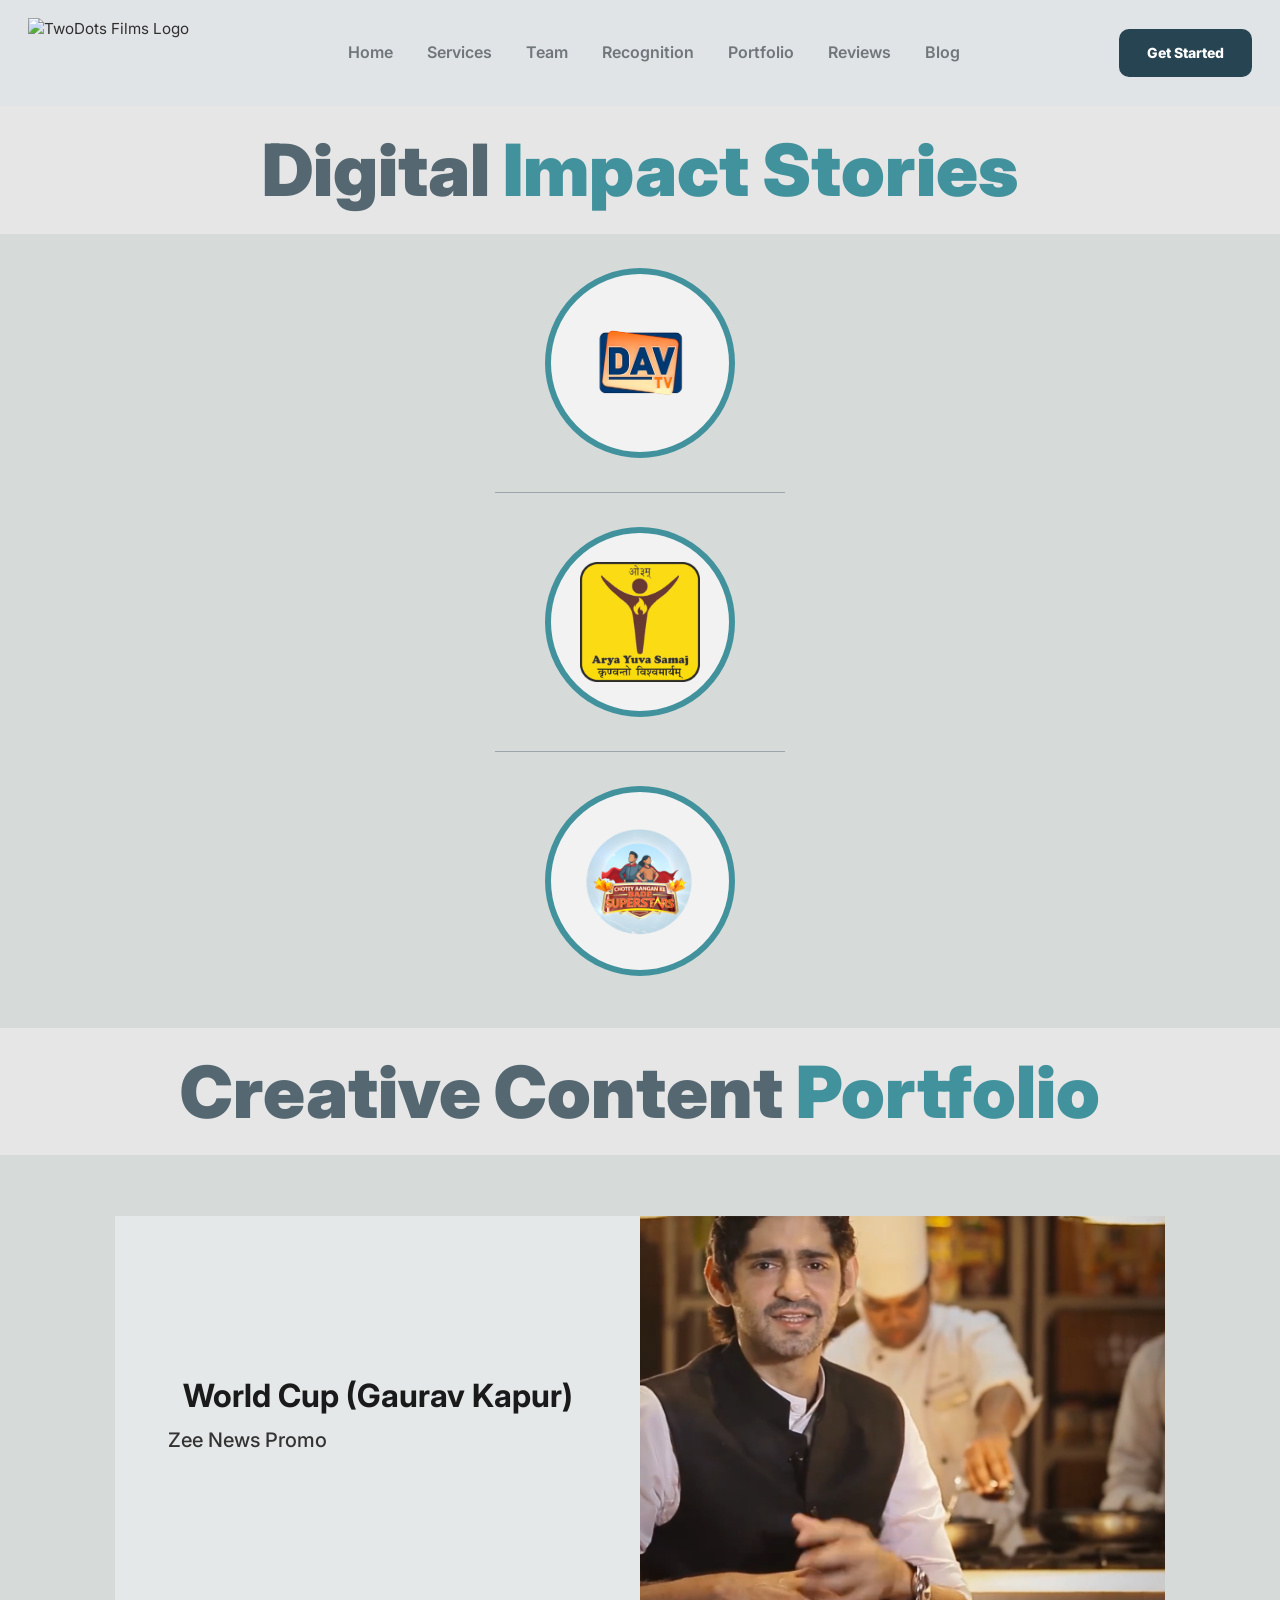
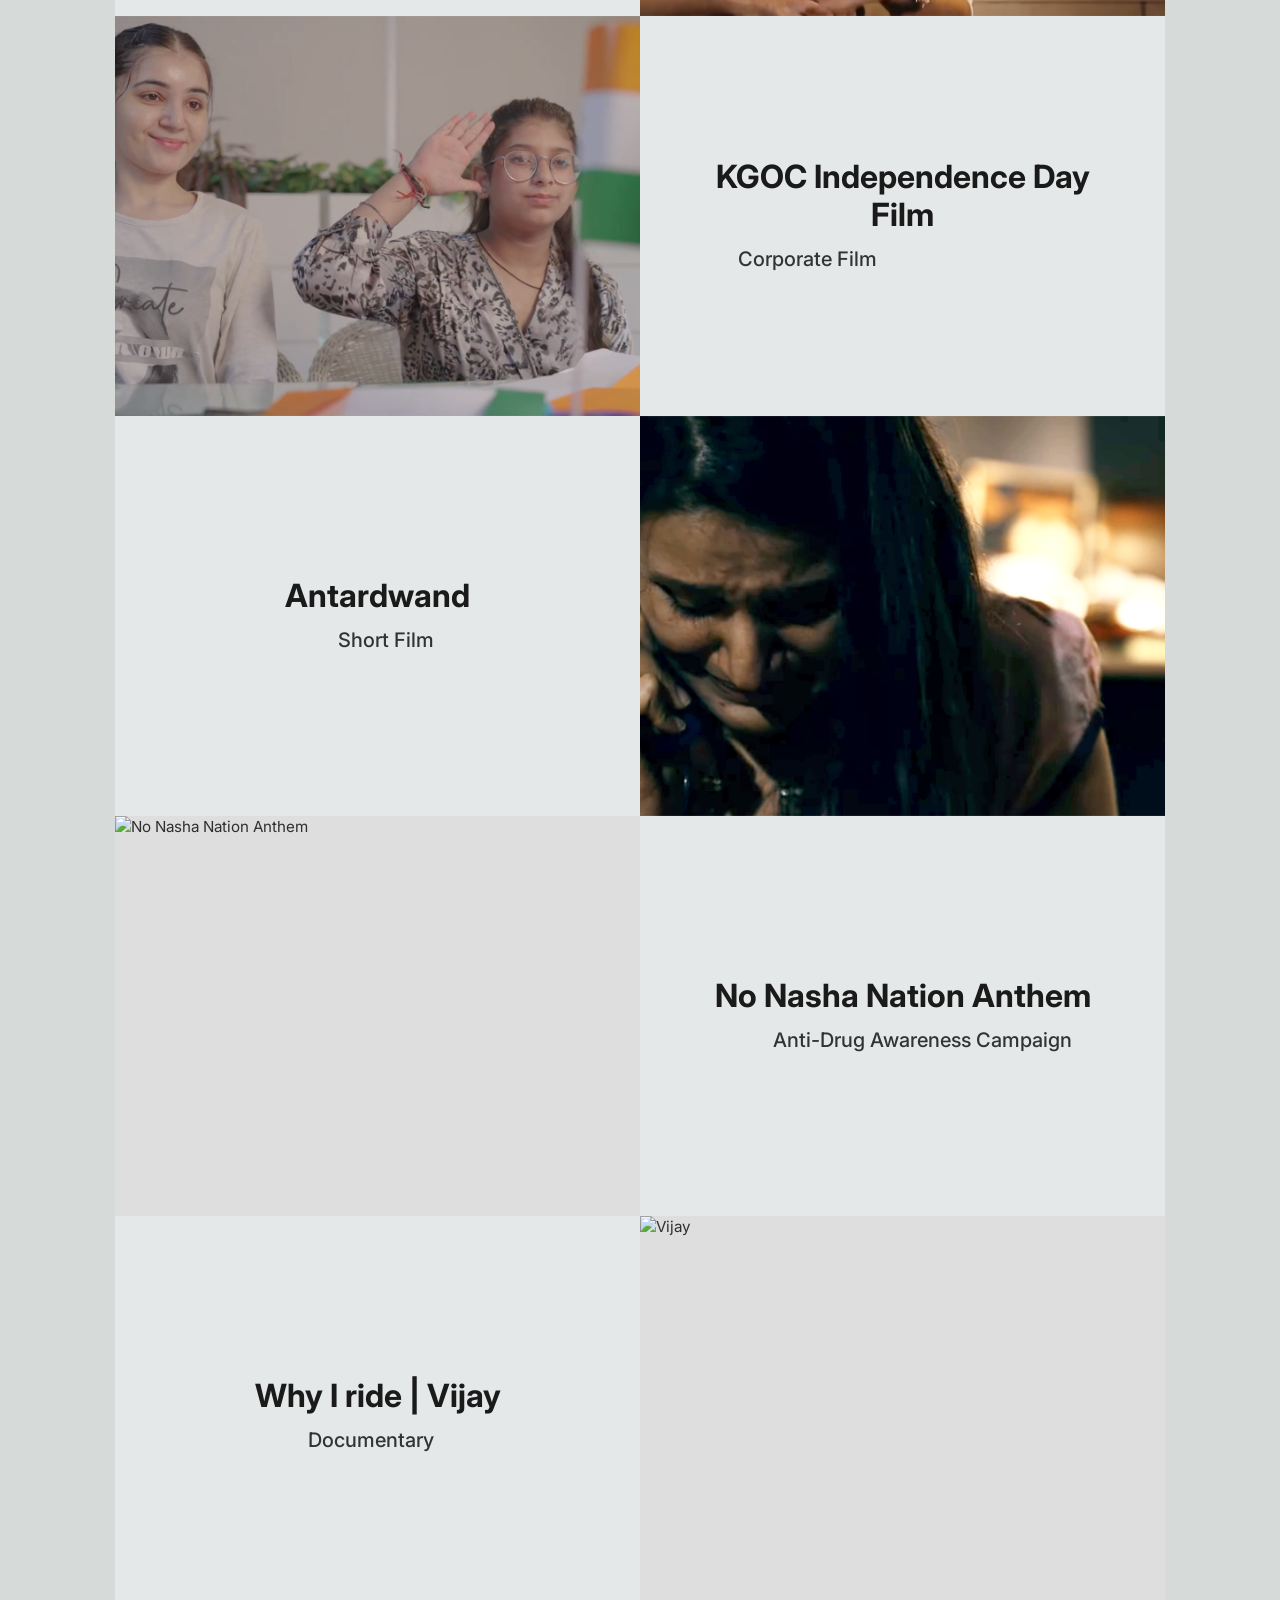
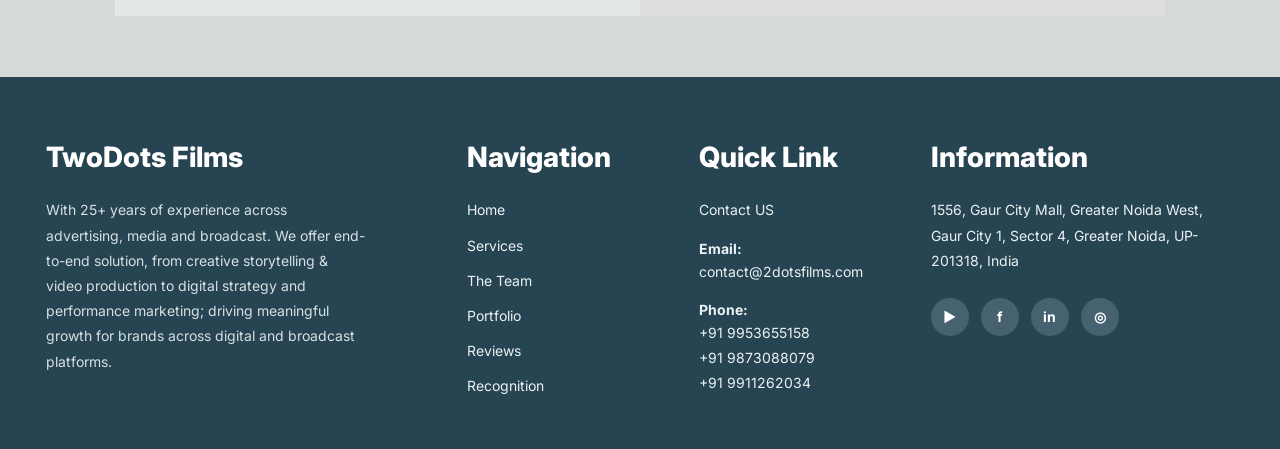
==== blog.html @ 3ef10ae7 "first commit" ====
<!DOCTYPE html>
<html lang="en">
<head>
  <meta charset="UTF-8" />
  <meta name="viewport" content="width=device-width, initial-scale=1.0" />
  <title>TwoDots Films - Reconstructed Layout</title>
  <link rel="preconnect" href="https://fonts.googleapis.com">
  <link rel="preconnect" href="https://fonts.gstatic.com" crossorigin>
  <link href="https://fonts.googleapis.com/css2?family=Inter:wght@400;500;600;700;800;900&display=swap" rel="stylesheet">
  <link href="style.css" rel="stylesheet">
  <style>
    
        /* Grid Container */
        .reel-grid {
            display: grid;
            grid-template-columns: 1fr 1fr; /* 2 Columns */
            width: 100%;
            max-width: 1050px;
            margin: 0 auto;
            margin-bottom:4rem;
            margin-top:4rem;
        }

        /* Box Styling */
        .reel-box {
            height: 400px;
            display: flex;
            flex-direction: column;
            justify-content: center;
            padding: 0 10%;
            overflow: hidden;
        }

        .text-box {
            background-color: #e5e8e8; /* Light gray background */
        }

        .image-box {
            padding: 0; /* Remove padding for images */
        }

        .image-box img {
            width: 100%;
            height: 100%;
            object-fit: cover;
            display: block;
        }

        /* Typography */
        .reel-box h3 {
            font-size: 32px;
            margin: 0;
            color: #1a1a1a;
            line-height: 1.2;
            text-align: center;
        }

        .reel-box p {
            font-size: 20px;
            margin: 10px 0 0; /* Margin-left: 70px ko hata diya gaya hai */
             color: #333;
                font-weight: 500;
                 
        }

        /* --- Media Query for Mobile --- */
        @media (max-width: 768px) {
            .reel-header h2 {
                font-size: 32px;
            }

            .reel-grid {
                grid-template-columns: 1fr; /* Single Column */
            }

            .reel-box {
                height: 300px;
                padding: 40px 20px;
                text-align: center;
            }

            /* Mobile par order sahi karne ke liye (Optional) */
            .mobile-first {
                order: -1;
            }
        }





        /* --- Media Query for Mobile --- */
@media (max-width: 768px) {
    .reel-grid {
        display: flex; /* Grid ko Flex mein badla */
        flex-direction: column; /* Sab kuch ek ke niche ek */
        gap: 0; 
    }

    .reel-box {
        height: auto; /* Content ke hisaab se height */
        padding: 50px 20px;
        text-align: center;
    }

    /* Magic Logic: Sabhi Text boxes ko order 1 aur Images ko order 2 */
    /* Isse har pair mein Text automatic Image ke upar aa jayega */
    .text-box {
        order: 1; 
    }
    
    .image-box {
        order: 2;
        height: 300px; /* Mobile par image ki height set ki */
    }

    /* Har pair (Text + Image) ko ek group ki tarah treat karne ke liye 
       hum order property ko pairs mein manage karenge */
    .reel-grid div:nth-child(1) { order: 1; } /* Text 1 */
    .reel-grid div:nth-child(2) { order: 2; } /* Image 1 */
    .reel-grid div:nth-child(3) { order: 4; } /* Image 2 (Desktop par pehle thi, mobile par niche jayegi) */
    .reel-grid div:nth-child(4) { order: 3; } /* Text 2 (Desktop par baad mein thi, mobile par upar aayegi) */
    .reel-grid div:nth-child(5) { order: 5; } /* Text 3 */
    .reel-grid div:nth-child(6) { order: 6; } /* Image 3 */
    .reel-grid div:nth-child(7) { order: 8; } /* Image 4 */
    .reel-grid div:nth-child(8) { order: 7; } /* Text 4 */
    .reel-grid div:nth-child(9) { order: 9; } /* Text 5 */
    .reel-grid div:nth-child(10) { order: 10; } /* Image 5 */
}
  </style>
  
</head>
<body>
   
     <header class="topbar">
    <div class="logo">
        <a href="index.html">
            <img src="images/logo-animation.gif" alt="TwoDots Films Logo" class="logo-gif">
        </a>
    </div>

    <div class="menu-toggle" id="mobile-menu">
        <span></span>
        <span></span>
        <span></span>
    </div>

    <nav class="nav" id="nav-menu">
        <a href="index.html">Home</a>
        <a href="services.html">Services</a>
        <a href="team.html">Team</a>
        <a href="reco.html">Recognition</a>
        <a href="Blog.html">Portfolio</a>
        <a href="review.html">Reviews</a>
        
        <a href="Blog.html">Blog</a>
        <a href="#contact" class="btn mobile-btn">Get Started</a>
    </nav>

    <a href="#contact" class="btn desktop-btn">Get Started</a>
</header>


     

    <section class="page-section">
      <div class="section-banner"><h2 class="section-title">Digital <span class="accent">Impact Stories</span></h2></div>
      <div class="impact-wrap">
        <div class="impact-list">
          <div class="impact-item"><div class="circle"><img src="images\Digital_Impact_Stories\DAV TV_LOGO_Alfa_Low.png" alt="DAV TV"></div></div>
          <div class="impact-divider"></div>
          <div class="impact-item"><div class="circle"><img src="images\Digital_Impact_Stories\Arya Yuva Samaj_Logo.png" alt="Arya Yuva Samaj"></div></div>
          <div class="impact-divider"></div>
          <div class="impact-item"><div class="circle"><img src="images\Digital_Impact_Stories\CAKBS_Logo Circle.png" alt="Superstars" style="width:99rem; height:99rem; max-width:none;"></div></div>
        </div>
      </div>

      <div class="section-banner"><h2 class="section-title">Creative Content <span class="accent">Portfolio</span></h2></div>
      
    </section>

   

     <div class="reel-grid">
        
        <div class="reel-box text-box">
            <h3>World Cup (Gaurav Kapur)</h3>
            <p>Zee News Promo</p>
        </div>
        <div class="reel-box image-box">
            <img src="images\Creative Content Portfolio\World Cup.png" alt="World Cup (Gaurav Kapur)">
        </div>

        <div class="reel-box image-box">
            <img src="images\Creative Content Portfolio\KGOC.png" alt="KGOC Independence Day Film">
        </div>
        <div class="reel-box text-box">
            <h3>KGOC Independence Day Film</h3>
            <p>&nbsp;&nbsp;&nbsp;&nbsp;&nbsp;&nbsp;&nbsp;&nbsp;&nbsp;Corporate Film </p>
        </div>
         <div class="reel-box text-box">
            <h3>Antardwand</h3>
            <p>&nbsp;&nbsp;&nbsp;&nbsp;&nbsp;&nbsp;&nbsp;&nbsp;&nbsp;&nbsp;&nbsp;&nbsp;&nbsp;&nbsp;&nbsp;&nbsp;&nbsp;&nbsp;&nbsp;&nbsp;&nbsp;&nbsp;&nbsp;&nbsp;&nbsp;&nbsp;&nbsp;&nbsp;&nbsp;&nbsp;&nbsp;&nbsp;&nbsp;&nbsp;Short Film</p>
        </div>
        <div class="reel-box image-box">
            <img src="images\Creative Content Portfolio\Antardwand.png" alt="Antardwand">
        </div>

        <div class="reel-box image-box">
            <img src="images\Creative Content Portfolio\No Nasha Nation.png" alt="No Nasha Nation Anthem">
        </div>
        <div class="reel-box text-box">
            <h3>No Nasha Nation Anthem</h3>
            <p>&nbsp;&nbsp;&nbsp;&nbsp;&nbsp;&nbsp;&nbsp;&nbsp;&nbsp;&nbsp;&nbsp;&nbsp;&nbsp;&nbsp;&nbsp;&nbsp;Anti-Drug Awareness Campaign</p>
        </div>

         <div class="reel-box text-box">
            <h3>Why I ride | Vijay</h3>
            <p>&nbsp;&nbsp;&nbsp;&nbsp;&nbsp;&nbsp;&nbsp;&nbsp;&nbsp;&nbsp;&nbsp;&nbsp;&nbsp;&nbsp;&nbsp;&nbsp;&nbsp;&nbsp;&nbsp;&nbsp;&nbsp;&nbsp;&nbsp;&nbsp;&nbsp;&nbsp;&nbsp;&nbsp;Documentary</p>
        </div>
        <div class="reel-box image-box">
            <img src="images\Creative Content Portfolio\Vijay.png" alt=" Vijay">
        </div>

    </div>
    



  <footer class="footer">
  <div class="footer-grid">
    <div class="footer-col">
      <h4>TwoDots Films</h4>
      <p class="brand-desc">
        With 25+ years of experience across advertising, media and broadcast.
        We offer end-to-end solution, from creative storytelling & video production to digital strategy
        and performance marketing; driving meaningful growth for brands across digital and broadcast platforms.
      </p>
    </div>

    <div class="footer-col">
      <h4>Navigation</h4>
      <ul class="footer-links">
        <li><a href="index.html">Home</a></li>
        <li><a href="services.html">Services</a></li>
        <li><a href="team.html">The Team</a></li>
        <li> <a href="Blog.html">Portfolio</a></li>
        <li><a href="review.html">Reviews</a></li>
        <li><a href="reco.html">Recognition</a></li>
      </ul>
    </div>

    <div class="footer-col">
      <h4>Quick Link</h4>
      <ul class="footer-links">
        <li><a href="reco.html#contact-section">Contact US</a></li>
        <div class="contact-info">
        <p><strong>Email:</strong></p>
        <p><a href="mailto:contact@2dotsfilms.com"  class="contact-info">contact@2dotsfilms.com</a></p>
         
      </div>
            <div class="contact-info">
        <p><strong>Phone:</strong></p>
        <p><a href="tel:+919953655158" class="contact-info">+91 9953655158</a></p>
        <p><a href="tel:+919873088079"  class="contact-info">+91 9873088079</a></p>
        <p><a href="tel:+919911262034"  class="contact-info">+91 9911262034</a></p>
      </div>
      </ul>
    </div>

    <div class="footer-col">
      <h4>Information</h4>
      <p>1556, Gaur City Mall, Greater Noida West, Gaur City 1, Sector 4, Greater Noida, UP-201318, India</p>
      
  
      

      <div class="socials">
        <a href="https://www.youtube.com/@studio17filmz-Twodotsfilms" class="social-icon">▶</a>
        <a href="https://www.facebook.com/2DotsFilms" class="social-icon">f</a>
        <a href="https://www.linkedin.com/company/twodots-films/posts/?feedView=all" class="social-icon">in</a>
        <a href="" class="social-icon">◎</a>
      </div>
    </div>
  </div>
</footer>







<script src="script.js"></script>
</body>
</html>
---- style.css ----
:root{
      --bg:#d6dbda;
      --panel:#dedede;
      --white:#ffffff;
      --dark:#264451;
      --heading:#556771;
      --accent:#42929D;
      --muted:#8a8f94;
      --line:#cfcfcf;
      --quote:#42929D;
      --card:#5b6b74;
    }

    *{box-sizing:border-box;margin:0;padding:0}
    html{scroll-behavior:smooth;
          font-size: 95%;
        }
    body{
      font-family:'Inter',sans-serif;
      background:var(--bg);
      color:#2f2f2f;
      line-height:1.45;
    }
 
 /* logo and nav */
 a{text-decoration:none;color:inherit}

    .topbar{
      background:#E1E4E6;
      display:flex;
      align-items:center;
      justify-content:space-between;
      padding:18px 28px;
      position:sticky;
      top:0;
      z-index:50;
    }

     /* logo */
     .logo-gif {
              height:70px;        
                  width: auto;        
                 display: block;
                 transition: transform 0.3s ease;
                 /* size:10px; */
                  /*  */
                 }

/* Hover effect (Optional) */
              .logo-gif:hover {
             transform: scale(1.05);
         }
         .logo img{
          height:70px;        
                  width: auto; 

         }
    

    .nav{
      display:flex;
      align-items:center;
      gap:34px;
      color:#70777b;
      font-size:16px;
      font-weight:600;
    }


    .btn{
      background:var(--dark);
      color:#fff;
      padding:14px 28px;
      border-radius:10px;
      font-weight:800;
      font-size:14px;
      display:inline-flex;
      align-items:center;
      justify-content:center;
      border:none;
      cursor:pointer;
    }

   

/* Desktop Buttons hide/show logic */
.mobile-btn { display: none; }

.menu-toggle {
    display: none; /* Desktop par chhupa rahega */
    flex-direction: column;
    gap:5px;
    cursor: pointer;
}

.menu-toggle span {
    width: 30px;
    height: 3px;
    background: var(--dark);
    border-radius: 10px;
}

/* --- Media Query for Mobile (768px) --- */
@media (max-width: 768px) {
    .topbar {
        padding: 10px 15px; /* Height kam karne ke liye padding ghatayi */
        display: flex;
        align-items: center;
        justify-content: space-between;
        min-height: 60px; /* Header ki height control karne ke liye */
    }

    /* 1. Menu Button (Left Side) */
    .menu-toggle {
        display: flex;
        order: 1; /* Sabse pehle dikhega */
    }

    /* 2. Logo (Center Side) */
    .logo {
        order: 2; /* Beech mein dikhega */
        flex-grow: 1;
        text-align: center;
    }

    .logo-gif {
        height: 55px; /* Logo ka size thoda chhota kiya mobile ke liye */
        margin: 0 auto;
    }

    /* 3. Get Started Button (Right Side) */
    .desktop-btn {
        display: inline-flex; /* Mobile par wapas dikhaya */
        order: 3; /* Sabse aakhri mein */
        padding: 8px 15px; /* Button chhota kiya */
        font-size: 12px;
        border-radius: 6px;
    }

    /* Menu Bar (Overlay) ki height aur width kam karne ke liye */
    .nav {
        position: fixed;
        top: 60px; /* Header ki nayi height ke hisaab se */
        left: -100%;
        width: 30%; /* Width kam karke 70% kar di */
        height: auto; /* Full height ki jagah auto */
        max-height: 400px; /* Height limit kar di */
        background: #E1E4E6;
        flex-direction: column;
        gap: 15px;
        padding: 20px;
        box-shadow: 2px 2px 10px rgba(0,0,0,0.1);
        border-bottom-right-radius: 15px;
        transition: 0.4s;
    }

    .nav.active {
        left: 0;
    }

    /* Mobile ke andar wala button hide rakhein kyunki ab header mein hi button hai */
    .mobile-btn {
        display: none;
    }
}

    
   

    .hero{
      position:relative;
      min-height:640px;
      overflow:hidden;
      background:#161616;
    }

    .hero img.bg{
      width:100%;
      height:640px;
      object-fit:cover;
      opacity:.92;
    }

    .hero-overlay{
      position:absolute;
      inset:0;
      background:linear-gradient(90deg,rgba(0,0,0,.48),rgba(0,0,0,.15) 45%,rgba(0,0,0,.45));
    }

    .hero-copy{
      position:absolute;
      left:24px;
      bottom:28px;
      color:#fff;
      max-width:720px;
      z-index:2;
    }

    .hero-copy h1{
        margin-left:0.7rem;
        margin-top:0.2rem;
      font-size:68px;
      line-height:.95;
      font-weight:900;
      /* margin-bottom:16px; */
      color:rgb(198, 198, 198);

    }

    .hero-copy h1 .accent,
    .title .accent,
    .section-title .accent,
    .newsletter-title .accent{
      color:var(--accent);
    }

    .hero-copy p{
      font-size:20px;
      line-height:1.6;
      max-width:1300px;
      margin-top:1.6rem;
      margin-left:-1rem;
      width:1001px;
    }

    .hero-right{
      position:absolute;
      right:29px;
      bottom:30px;
    color:rgb(198, 198, 198);
      font-size:70px;
      font-weight:800;
      margin-right:1rem;

      /* z-index:2; */
      /* text-align:right; */
    }

   /* corner mark */
 /* Pehle design ka container (Top-Left) */
        .teal-box-1 {
            position: absolute;
            top:-1rem;
            left:-1rem;
            width: 100px;
            height: 200px;
        }

        /* Dusre design ka container (Bottom-Right) */
        .teal-box-2 {
            position: absolute;
            bottom: 20px;
            right: 120px; /* Circle ki width adjust karne ke liye */
            width: 100px;
            height: 100px;
            margin-right:-9rem;
            margin-bottom:-2rem;
        }

        /* --- Common Styles for Shapes --- */

        /* Sidha L-Shape */
        .teal-box {
            position: absolute;
            width: 70px; 
            height: 70px;
            background-color: #2e838b;
            /* clip-path: polygon(0% 0%, 100% 0%, 100% 25%, 40% 25%, 40% 100%, 0% 100%); */
            clip-path: polygon(0% 0%, 100% 0%, 100% 30%, 30% 30%, 30% 100%, 0% 100%);
        }

        /* Sidha Circle */
        .bottom-circle {
            position: absolute;
            width: 25px;
            height: 25px;
            background-color: #4E5D61;
            border-radius: 50%;
            top: 75px; /* L-shape ke thik niche */
            left:-1px;
        }

        /* Ulta L-Shape */
        .teal-box-u {
            position: absolute;
            width:70px;
            height: 70px;
            background-color: #4E5D61;
            transform: rotate(180deg);
             clip-path: polygon(0% 0%, 100% 0%, 100% 30%, 30% 30%, 30% 100%, 0% 100%);
        }

        /* Ulta Circle (Jo ab upar dikhega) */
        .bottom-circle-u {
            position: absolute;
            right:30px; /* Inverted L ke corner se match karne ke liye */
            width: 25px;
            height: 25px;
           
             background-color: #2e838b;
            border-radius: 50%;
            top: -30px; /* L-shape ke upar positioning */
        }




        /* 2 section design */
 
        

        /* Pehle design ka container (Top-Left) */
        .teal-box-12 {
            position: absolute;
            top:19px;
            left:250px;
            width: 100px;
            height: 200px;
        }

        /* Dusre design ka container (Bottom-Right) */
        .teal-box-22 {
            position: absolute;
            bottom:15px;
            right:90px; /* Circle ki width adjust karne ke liye */
            width: 100px;
            height: 100px;
        }

        /* --- Common Styles for Shapes --- */

        /* Sidha L-Shape */
       .teal-box2 {
    position: absolute;
    /* Height aur Width ko image ke hisaab se 100px rakha hai */
    width: 100px; 
    height: 100px;
    background-color: #2e838b;
    /* Is clip-path se L-shape ki dono sides barabar moti (30%) dikhengi */
    clip-path: polygon(0% 0%, 100% 0%, 100% 30%, 30% 30%, 30% 100%, 0% 100%);
    top:-11px; 
    left:-4px; 
}

/* Sidha Circle */
.bottom-circle2 {
    position: absolute;
    /* Image mein circle L-shape ki dandi se thoda chhota hai */
    width: 30px; 
    height: 30px;
    background-color: #4E5D61;
    border-radius: 50%;
    /* Position ko L-shape ke vertical part ke niche set kiya gaya hai */
    top:95px; 
    left:-4px; 
  }

        /* Ulta L-Shape */
        .teal-box-u2 {
            position: absolute;
             right:155px;
            width: 100px; 
           height: 100px;
           bottom:20px;
             background-color: #4E5D61;
            transform: rotate(180deg);
           clip-path: polygon(0% 0%, 100% 0%, 100% 30%, 30% 30%, 30% 100%, 0% 100%);
        }

        /* Ulta Circle (Jo ab upar dikhega) */
        .bottom-circle-u2 {
            position: absolute;
            right:155px; /* Inverted L ke corner se match karne ke liye */
            width:30px;
            height:30px;
           
            background-color: #377378;
            border-radius: 50%;
            bottom:123px; /* L-shape ke upar positioning */
        }
    




/* logo design for  */
  /* Pehle design ka container (Top-Left) */
        .teal-box-123 {
            position: absolute;
            top: 20px;
            left: 20px;
            width: 100px;
            height: 200px;
        }

        /* Dusre design ka container (Bottom-Right) */
        .teal-box-223 {
            position: absolute;
            /* bottom: 20px; */
            left:119px; /* Circle ki width adjust karne ke liye */
            width: 100px;
            height: 100px;
            top:40px;
        }

        /* --- Common Styles for Shapes --- */

        /* Sidha L-Shape */
        .teal-box23 {
            position: absolute;
            width:20px;
            height:20px;
            background-color: #44767b;
            clip-path: polygon(0% 0%, 100% 0%, 100% 25%, 20% 25%, 20% 100%, 0% 100%);
        }

        /* Sidha Circle3 */
        .bottom-circle23 {
            position: absolute;
            width:8px;
            height:8px;
            background-color: #4E5D61;
            border-radius: 50%;
            top:22px; /* L-shape ke thik niche */
            margin-left:-2px;
        }

        /* Ulta L-Shape */
        .teal-box-u23 {
            position: absolute;
            width:20px;
            height:20px;
            background-color: #44767b;
            transform: rotate(180deg);
            clip-path: polygon(0% 0%, 100% 0%, 100% 25%, 20% 25%, 20% 100%, 0% 100%);
        }

        /* Ulta Circle (Jo ab upar dikhega) */
        .bottom-circle-u23 {
            position: absolute;
            left:13px; /* Inverted L ke corner se match karne ke liye */
            width:8px;
            height:8px;
            background-color: #4E5D61;
            border-radius: 50%;
            top: -10px; /* L-shape ke upar positioning */
        }








.service-btn1 {
    text-decoration: none;
    /* Anchor ko inline-block dene se ye content jitni jagah hi lega */
    display: inline-block; 
}

    .headline-block{
      padding:38px 20px 50px;
      text-align:center;
      background:#dfdfdf;
    }

    .headline-block h2{
      color:#4B9EA8;
      font-size:74px;
      font-weight:900;
      line-height:1.15;
      text-transform:uppercase;
      
      /* letter-spacing:-1px; */
    }
    .service-btn1 h2 {
    color: #4B9EA8;
    font-size: 74px;
    font-weight: 900;
    line-height: 1.15;
    text-transform: uppercase;
    margin: 0;

    /* Sabse zaroori: Isse h2 poori width nahi lega */
    display: inline-block; 
    
    /* Animation ko smooth (professional) banane ke liye transition yahan add karein */
    transition: transform 0.4s cubic-bezier(0.175, 0.885, 0.32, 1.275), 
                color 0.3s ease;
    
    cursor: pointer;
}

    /* Hover Effect */
/* .service-btn1:hover h2 {
    color: #0cc7cd; 
    transform: translateY(-3px);  
} */
.service-btn1:hover h2 {
    color: #0cc7cd; 
    transform: translateY(-8px) scale(1.02); /* Thoda stylish lift aur growth */
}
.service-btn1:active h2 {
    transform: translateY(-2px) scale(0.98);
}
    /* Mobile Devices ke liye Media Query (up to 767px) */
@media only screen and (max-width: 767px) {
    .headline-block {
        /* Mobile par padding thodi kam kar di taaki space bache */
        padding: 30px 15px 40px;
    }

    .headline-block h2 {
        /* Font size ko 74px se kam karke mobile ke hisaab se set kiya */
        font-size:20px; 
        
        /* Line height aur spacing ko tight rakha taaki laptop jaisa 'bold' look aaye */
        line-height: 1.2;
        letter-spacing: 0px;
        
        /* Ye ensure karega ki bada word screen se bahar na nikal jaye */
        word-wrap: break-word;
    }
}

    .section-banner{
      background:#e6e6e6;
      text-align:center;
      padding:26px 20px;
    }

    .section-title{
      font-size:72px;
      font-weight:900;
      color:var(--heading);
      line-height:1.05;
    }

/* Mobile screens ke liye adjustments */
@media only screen and (max-width: 767px) {
    .section-banner {
        /* Mobile par padding thodi kam taaki banner compact lage */
        padding: 20px 15px;
    }
    
    .section-title {
        /* 72px ko mobile ke liye 34px-38px ke beech rakhna best hai */
        font-size: 26px;
        
        /* Line height ko thoda adjust kiya taaki words ek dusre se chipke na */
        line-height: 1.2;
        
        /* Ensure karega ki heading center mein hi rahe */
        text-align: center;
    }
    .section-banner-p{
        font-size:10px;
    }
     

}

  /* clients */
  /* logo icon news */



    .clients{
      padding:42px 70px 70px;
      position:relative;
    }

    .client-grid{
      display:grid;
      grid-template-columns:repeat(7,1fr);
      gap:7px;
      max-width:1120px;
      margin:0 auto;
    }

    .client-card{
      /* background:#f5f5f5; */
      aspect-ratio:1/1.3;
      display:flex;
      align-items:center;
      justify-content:center;
      padding:-0.7px;
      /* border:0.1px solid #ececec; */
      overflow:hidden;
    }

    .client-card img{
        max-height:100%;
        /* width:110%; */
        object-fit:contain
    }
    .top-icon {
    position: absolute;
    /* Screenshot ke hisaab se icon ko top-left corner par set karne ke liye */
    top: 18px;         /* Isse icon border line ke upar aa jayega */
    left: 82px;        /* Isse icon corner ke thoda bahar/upar set hoga */
    z-index: 10;        /* Taaki ye border ke upar dikhe */
}

.top-icon img {
    /* Screenshot ke hisaab se width 60px se 80px ke beech honi chahiye */
    width: 75px;        
    height: auto;       /* Aspect ratio maintain rakhne ke liye */
    display: block;
    
    /* Agar image ke piche ki line chhupani hai toh background de sakte hain */
    /* background-color: #e0e6e6; Apne section ka background color yahan likhein */
    padding: 0 5px;
}


/* second icon */
  .down-icon {
    position: absolute;
    /* Screenshot ke hisaab se icon ko top-left corner par set karne ke liye */
    bottom: 46px;         /* Isse icon border line ke upar aa jayega */
    right: 80px;        /* Isse icon corner ke thoda bahar/upar set hoga */
    z-index: 10;        /* Taaki ye border ke upar dikhe */
}

.down-icon img {
    /* Screenshot ke hisaab se width 60px se 80px ke beech honi chahiye */
    width: 75px;        
    height: auto;       /* Aspect ratio maintain rakhne ke liye */
    display: block;
    
    /* Agar image ke piche ki line chhupani hai toh background de sakte hain */
    /* background-color: #e0e6e6; Apne section ka background color yahan likhein */
    padding: 0 5px;
}
/* --- MEDIA QUERIES --- */

/* 1. Tablets aur Chote Laptops (1024px tak) */
@media (max-width: 1024px) {
    .client-grid {
        grid-template-columns: repeat(5, 1fr); /* 7 columns se 5 columns */
        gap:6px;
    }
    
    .top-icon { left: 8%; }   /* Desktop ki badi pixel value ko kam kiya */
    .down-icon { left: 36.5%; }
}

/* 2. Standard Mobile Phones (768px tak) */
@media (max-width: 768px) {
    .clients {
        padding: 60px 20px;    /* Sides ki padding kam ki taaki grid ko jagah mile */
    }

    .client-grid {
         grid-template-columns: repeat(3, 1fr);  
        /* grid-template-columns: repeat(4, 1fr); */
        /* grid-template-columns: repeat(auto-fit, minmax(100px, 1fr)); */
        gap: 8px;
    }

    .client-card {
        padding: 1px;          /* Card ke andar ki jagah kam ki */
    }

    .client-card img {
        max-height: 200px;      /* Logo ka size chhota kiya */
    }

    /* Icons Adjustment for Mobile */
    .top-icon {
        top: 50px;
        left: 3.1px;            /* Corner ke paas set kiya */
    }

    .down-icon  img{
      position: absolute;
        bottom: 2px;
        right:-5.2rem;
                 /* Corner ke paas set kiya */
             /* z-index:0; */
    }

    .top-icon img, .down-icon img {
        width:40px;           /* Icon ka size 75px se 55px kiya */
    }
}

/* 3. Small Mobiles (480px tak) */
@media (max-width: 480px) {
    .client-grid {
        grid-template-columns: repeat(2, 1fr); /* Bahut chote phone par 2 columns */
    }
    
    /* Optional: Agar mobile par icons gande lag rahe hain toh unhe hide kar sakte hain */
    /* .top-icon, .down-icon { display: none; } */
}






 




    /* section testimonial-strip*/

.testimonial-wrapper {
    display: flex;
    flex-direction: column;
    align-items: center;
    padding: 50px 0; /* Padding adjust ki */
    background-color: #d6dbda;
    position: relative;
    overflow: hidden; /* Bahar wala content hide karne ke liye */
    width: 100%;
}



 
  
  .testimonial-grid {
    display: flex;
    transition: transform 0.5s ease-in-out;
    /* Gap ko positive rakhein taaki movement calculate ho sake */
    gap: 20px; 
    padding: 20px 0;
}




 
  
  .testimonial-card {
    display: flex;
    flex-direction: column;
    align-items: center;
    /* Formula: (100% / 3 cards) - gap adjust */
    flex: 0 0 calc(33.33% - 14px); 
    box-sizing: border-box;
}





/* Profile Photo Styling */
/* 
 */
 .profile-container {
    width: 180px; /* Size thoda set kiya */
    margin-bottom: 5px; /* Overlap effect ke liye negative margin bottom use karein */
    z-index: 2;
    position: relative;
}

.profile-img {
    width: 100%;
    height: auto;
}

/* Background Box Styling */
.testimonial-bg-box {
    background-image: url('images/What Our Cliets Say/Box.png'); 
    background-size: 100% 100%; /* Full box display */
    background-repeat: no-repeat;
    width: 90%; /* Card ki width ke hisab se automatic adjust hoga */
    padding: 60px 25px 30px; 
    box-sizing: border-box;
    display: flex;
    flex-direction: column;
    align-items: center;
    /* min-height: 10%; */
    height:150px;
}

.testimonial-text {
    color: #4f5a60;
    font-size: 14px;
    line-height: 1.3;
    text-align: left;
    margin-top:-50px;
}

.author-name {
    margin-top: 10px;
    color: #173847;
    font-weight: 800;
}

/* --- Mobile Responsive --- */
 




 /* Slider Controls (Arrows) */
       .slider-controls {
    position: absolute;
    top: 55%;
    width: 1400px;
    display: flex;
    justify-content: space-between;
    transform: translateY(-50%);
    z-index: 10;
    pointer-events: none;
}

        .arrow {
    color: rgb(21, 126, 158);
    border: none;
    cursor: pointer;
    font-size: 50px;
    background: transparent;
    pointer-events: auto;
    transition: 0.3s;
    padding: 0 10px;
}

        .arrow:hover { 
    color: #1cbfd2; 
    transform: scale(1.1);
}
    

          /* Grid Setup */
        /* .testimonial-grid-container {
            max-width: 1340px;
            overflow: hidden;
            width: 100%;
        } */

          .testimonial-grid-container {
    max-width: 1200px; /* Isse 3 cards ka view limit hoga */
    width: 90%;
    overflow: hidden; /* Double safety for cutting cards */
    margin: 0 auto;
}


/* --- Mobile & Tablet Responsive --- */

/* @media (max-width: 1024px) { */
    /* Tablet par 2 cards dikhane ke liye */
    /* .testimonial-card {
        flex: 0 0 calc(50% - 10px); 
    }
    .slider-controls {
        width: 100%;
        padding: 0 10px;
    }
} */

 @media (max-width: 1024px) {

 /* 1. Grid container ko properly center karein */
    .testimonial-grid-container {
        width: 90%; 
        overflow: hidden;
        padding: 0;
    }

    /* 2. Gap ko 0 karein, warna cards align nahi honge */
     

    /* 3. Card ko pure 100% par rakhein bina kisi margin ke */
    .testimonial-bg-box {
        width: 100%; /* Ab ye container ke andar fit rahega */
        height: auto;
        min-height: 150px;
        padding: 50px 20px 20px;
        /* font-size:23px; */
    }
    .testimonial-text {
    color: #4f5a60;
    font-size: 11px;
    line-height: 1.3;
    text-align: left;
    margin-top:-40px;
}

.author-name {
    /* margin-top: 10px; */
    color: #173847;
    /* font-weight: 800; */
}

    /* 4. Background box ki width adjust karein */
    

    /* 5. Arrows ko responsive banayein */
    .slider-controls {
        width: 100%;
        top: 30%;
        left: 0;
        padding: 0 5px;
    }
}

@media (max-width: 768px) {
    /* 1. Grid container ko properly center karein */
    .testimonial-grid-container {
        width: 100%; 
        overflow: hidden;
        padding: 0;
    }

    /* 2. Gap ko 0 karein, warna cards align nahi honge */
    .testimonial-grid {
        gap: 0; 
        display: flex;
        transition: transform 0.5s ease-in-out;
    }

    /* 3. Card ko pure 100% par rakhein bina kisi margin ke */
    .testimonial-card {
        flex: 0 0 100%;
        max-width: 100%;
        margin: 0;
        padding: 0 15px; /* Side spacing ke liye padding use karein */
        box-sizing: border-box;
    }

    /* 4. Background box ki width adjust karein */
    .testimonial-bg-box {
        width: 90%; /* Ab ye container ke andar fit rahega */
        height: auto;
        min-height: 150px;
        padding: 50px 20px 20px;
    }
      .testimonial-text {
    color: #4f5a60;
    font-size: 12px;
    line-height: 1.3;
    text-align: left;
    margin-top:-40px;
    /* margin-left:10px; */
}

.author-name {
    margin-top: 10px;
    color: #173847;
    /* font-weight: 800; */
}
    /* 5. Arrows ko responsive banayein */
    .slider-controls {
        width: 100%;
        top: 30%;
        left: 0;
        padding: 0 5px;
    }
}


  

    /* footer */

   /* footer */
.footer {
  background: var(--dark);
  color: #fff;
  padding: 60px 46px 40px; /* Padding thodi badhayi hai balance ke liye */
}

.footer-grid {
  display: grid;
  grid-template-columns: 2fr 1fr 1fr 1.6fr;
  gap: 42px;
  max-width: 1200px;
  margin: 0 auto;
}

.footer h4 {
  font-size: 28px; /* 33px thoda bada tha, 28px zyada professional hai */
  margin-bottom: 20px;
  font-weight: 800;
  color: #fff;
}

.footer p,
.footer a {
  color: #ebf2f5;
  font-size: 14px;
  line-height: 1.8;
  text-decoration: none;
  transition: color 0.3s ease;
}

/* Links list formatting */
.footer-links {
  list-style: none;
  padding: 0;
}

.footer-links li {
  margin-bottom: 10px;
}

.footer-links a:hover {
  color: var(--accent); /* Hover karne par color badlega */
}

.footer .brand-desc {
  max-width: 320px;
  opacity: 0.9;
}

.contact-info {
  margin-top: 15px;
}

.contact-info p {
  line-height: 1.5;
}

/* Social Icons Styles */
.socials {
  display: flex;
  gap: 12px;
  margin-top: 25px;
}

.social-icon {
  width: 38px;
  height: 38px;
  border-radius: 50%;
  background: #466270;
  display: inline-flex;
  align-items: center;
  justify-content: center;
  font-size: 14px;
  font-weight: 700;
  color: #fff !important;
  transition: background 0.3s ease, transform 0.3s ease;
}

.social-icon:hover {
  background: var(--accent);
  transform: translateY(-3px); /* Hover par halka upar uthega */
}

/* Mobile Responsive */
@media (max-width: 992px) {
  .footer-grid {
    grid-template-columns: 1fr 1fr; /* Tablet par 2 columns */
  }
}

@media (max-width: 600px) {
  .footer {
    padding: 40px 20px;
    text-align:center;
  }
    .socials{
     text-align:center;
     padding: 5px 70px;

  }
  .footer-grid {
    grid-template-columns: 1fr; /* Mobile par 1 column */
    gap: 30px;
  }
  .footer .brand-desc {
    max-width: 100%;
  }
}




/* team page */
 /* Avatar Container Stylings */
.avatar-ring {
    display: inline-block; /* Aligns with text below */
     
    /* 2. Positioning for text grouping */
    text-align: center;
    margin-bottom: 29px;
}

.avatar-ring img {
    width: 210px;
    height: 260px;
     
    display: block;
}






   

    .page-section{margin-top:0;}

 
 

    .reel-wrap{padding:40px 78px 58px}
    .reel-grid,
    .portfolio-grid,
    .success-grid{
      display:grid;
      grid-template-columns:1fr 1fr;
      background:#dedede;
      gap:0;
    }

    .split-card{
      min-height:280px;
      display:flex;
      align-items:center;
      justify-content:center;
      background:#dfdfdf
    }
    .split-card.text{padding:40px 50px;justify-content:flex-start;align-items:center}
    .split-card.text h3{font-size:32px;line-height:1.15;font-weight:900;color:#1f1f1f}
    .split-card.text p{font-size:18px;color:#222}
    .split-card img{
      width:100%;
      height:100%;
      object-fit:cover;
    }

    .impact-wrap{padding:34px 40px 52px}
    .impact-list{display:flex;flex-direction:column;gap:34px;align-items:center}
    .impact-item{width:240px;text-align:center}
    .impact-item .circle{width:190px;height:190px;margin:0 auto;border:6px solid var(--accent);border-radius:50%;background:#f2f2f2;padding:14px;display:flex;align-items:center;justify-content:center}
    .impact-item img{max-width:120px;max-height:120px;object-fit:contain}
    .impact-divider{width:290px;height:1px;background:#9ca5aa}

    .portfolio-wrap{padding:40px 78px 58px}
    .portfolio-grid .split-card{min-height:236px}

    .team-wrap{padding:42px 40px 60px;text-align:center}
    .team-intro{max-width:1120px;margin:16px auto 36px;font-size:20px;color:#2f2f2f;font-weight:500}
    .team-list{display:flex;flex-direction:column;gap:42px;align-items:center}
    .team-member{max-width:980px;text-align:center}
    .team-member .avatar-ring{width:215px;height:215px;border-width:7px}
    .team-member h3{font-size:24px;font-weight:800;color:var(--accent);margin-top:14px}
    .team-member .role{font-size:13px;color:#879196;margin-bottom:10px}
    .team-member p{font-size:14px;color:#8b8b8b;max-width:900px;margin:0 auto}

    .awards-wrap{
      padding:38px 60px 22px
    }
    .awards-grid{display:grid;grid-template-columns:repeat(2,1fr);gap:44px 46px;max-width:1080px;margin:0 auto}
    .award{
      text-align:center}



    .award .big-ring{width:370px;
      height:360px;
      /* border:10px solid var(--accent); */
      /* border-radius:50%; */
      padding:12px;
      /* background:#dde3e5; */
      /* position:relative; */
      margin:0 auto 18px
    }




    .award .big-ring::before,.award .big-ring::after{
      /* content:""; */
      position:absolute;
      /* top:50%; */
      /* width:16px; */
      /* height:16px; */
      /* border-radius:50%; */
      /* background:#6c7379; */
      transform:translateY(-50%)
    }



    .award .big-ring::before{left:-11px}
    .award .big-ring::after{right:-11px}
    .award .big-ring img{width:100%;height:100%;object-fit:cover;border-radius:50%}
    .award h3{
        font-size:21px;
        font-weight:800;
        color:#1f2529;
        margin-top:-20px;
    }

    .contact-lead{padding-bottom:20px}
    .contact-lead p{text-align:center;font-size:21px;color:#222;font-weight:500;padding:0 20px 18px}
    .contact-box{max-width:1120px;margin:34px auto 0;border:2px solid #8f979b;border-radius:28px;padding:46px}
    .form-grid{display:grid;gap:22px}
    .input, .textarea{
      width:100%;padding:18px 22px;border:2px solid #c5cbce;border-radius:34px;background:transparent;font-size:18px;outline:none;color:#222;
    }
    .textarea{min-height:220px;border-radius:28px;resize:vertical}
    .two-col{display:grid;grid-template-columns:1fr 1fr;gap:22px}
    .newsletter{display:grid;grid-template-columns:1.4fr 1fr;gap:24px;align-items:center;padding:60px 44px 24px}
    .newsletter-title{
        font-size:52px;
        line-height:1.02;
        font-weight:600;
        color:#54626C;
    }
    .newsletter-form{display:flex;gap:16px;align-items:center}
    .newsletter-form .input{padding:16px 20px;font-size:16px}

    .reviews-wrap{padding:32px 40px 50px}
    .reviews-wrap{
         /* display: grid; */
             
            width: 100%;
            max-width: 1330px;
            /* margin: 0 auto; */
            /* margin-bottom:4rem; */
            /* margin-top:4rem; */
            margin-left:7%;
              
    }
    .review-header{text-align:center;padding-top:18px}
    .review-header .section-title{display:inline-block;position:relative}
    .review-header .subline{
      display:block;
      background:#60717a;
      color:#fff;
      font-size:26px;
      letter-spacing:1px;
      padding:2px 16px;
      margin-top:6px;
      /* margin-left:30%; */
      width:584px;
      font-weight:600;
      text-align:center;

    }
    .review-box{background:#000;color:#fff;padding:26px 24px;margin-top:26px}
    .review-top-btn{background:#f4f4f4;color:#444;border:none;padding:12px 18px;border-radius:6px;font-size:14px;margin-bottom:22px}
    .review-summary{padding:10px 0 20px;border-top:1px solid #393939;border-bottom:1px solid #393939;color:#fff}
    .stars{color:#ffb037;font-size:22px;letter-spacing:1px}
    .review-item{padding:22px 0;border-bottom:1px solid #393939}
    .review-item:last-child{border-bottom:none}
    .review-meta{font-size:15px;margin-bottom:10px}
    .review-title{font-size:18px;color:#d7d7d7;margin-bottom:8px}
    .review-body{font-size:18px;line-height:1.7;max-width:1180px;margin-left:58px}
    .review-reply{font-size:17px;line-height:1.7;margin:26px 0 0 58px}

    .success-wrap{padding:24px 78px 62px}
    .success-intro{
       font-family: 'Segoe UI', Roboto, Helvetica, Arial, sans-serif; /* Clean Sans-serif font */
    font-size: 32px; /* Screenshot ke hisaab se perfect size */
    font-weight: 600; /* Semi-bold look */
    color: #001d2a; /* Deep dark blue/charcoal color jo image mein hai */
    text-align: center; /* Center alignment */
    padding: 20px;
     
    
    /* Letter spacing ko thoda kam kiya hai compact look ke liye */
    letter-spacing: -0.2px; 
    /* line-height: 1; */
    top:40px;

    }
    .success-grid .split-card{min-height:276px}
    .success-grid .text{justify-content:center}

    .muted{color:#717c82}
 


/* --- Mobile Responsive Media Query (Max 767px) --- */
@media only screen and (max-width: 767px) {
    
    /* 1. General Wrappers (Paddings kam ki gayi hain) */
    .reel-wrap, .portfolio-wrap, .success-wrap, .awards-wrap, .reviews-wrap, .impact-wrap, .team-wrap {
        padding: 30px 15px !important;
    }

    /* 2. Grids ko Single Column mein convert kiya (Reels, Portfolio, Success) */
    .reel-grid, .portfolio-grid, .success-grid {
        grid-template-columns: 1fr !important;
    }

    .split-card {
        min-height: auto !important;
        flex-direction: column;
    }

    .split-card.text {
        padding: 25px 20px !important;
        text-align: center;
        justify-content: center;
    }

    .split-card.text h3 {
        font-size: 24px !important;
    }

    /* 3. Impact Items & Team */
    .impact-list, .team-list {
        gap: 25px !important;
    }

    .impact-divider {
        width: 100% !important;
        max-width: 200px;
    }

    .team-member p {
        font-size: 14px;
        padding: 0 10px;
    }

    /* 4. Awards Grid (2 column se 1 column) */
    .awards-grid {
        grid-template-columns: 1fr !important;
        gap: 30px !important;
    }

    .award .big-ring {
        width: 260px !important; /* Mobile ke liye size chota kiya */
        height: 260px !important;
    }

    /* 5. Contact Form & Newsletter */
    .contact-box {
        padding: 25px 15px !important;
        margin: 20px 10px;
    }

    .two-col {
        grid-template-columns: 1fr !important; /* First Name/Last Name ek ke niche ek */
        gap: 15px;
    }

    .newsletter {
        grid-template-columns: 1fr !important;
        text-align: center;
        padding: 40px 20px !important;
    }

    .newsletter-title {
        font-size: 32px !important;
    }

    .newsletter-form {
        flex-direction: column;
        width: 100%;
    }

    /* 6. Reviews Section (Center alignment) */
    .review-header .subline {
        
       
        font-size: 18px !important;
    }

    .review-body, .review-reply {
        margin-left: 0 !important;
        padding: 10px;
        font-size: 16px !important;
    }
}
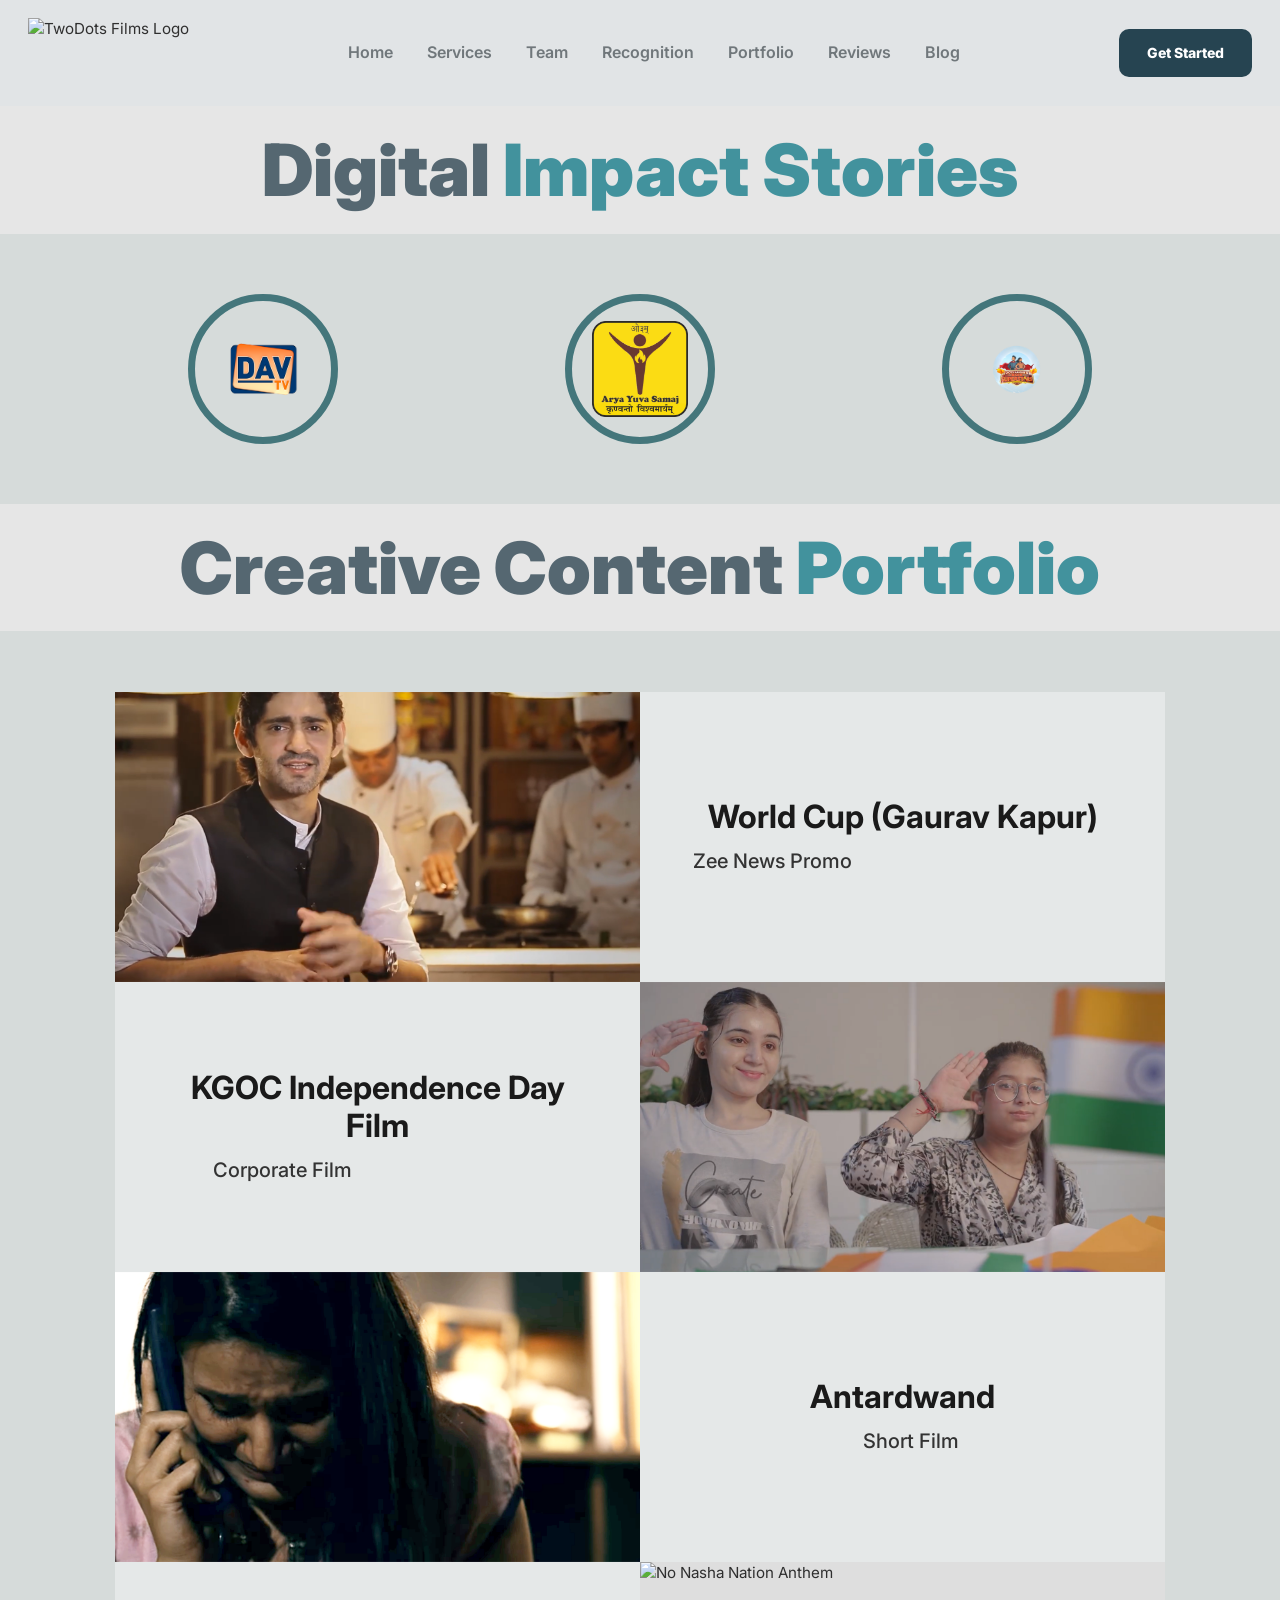
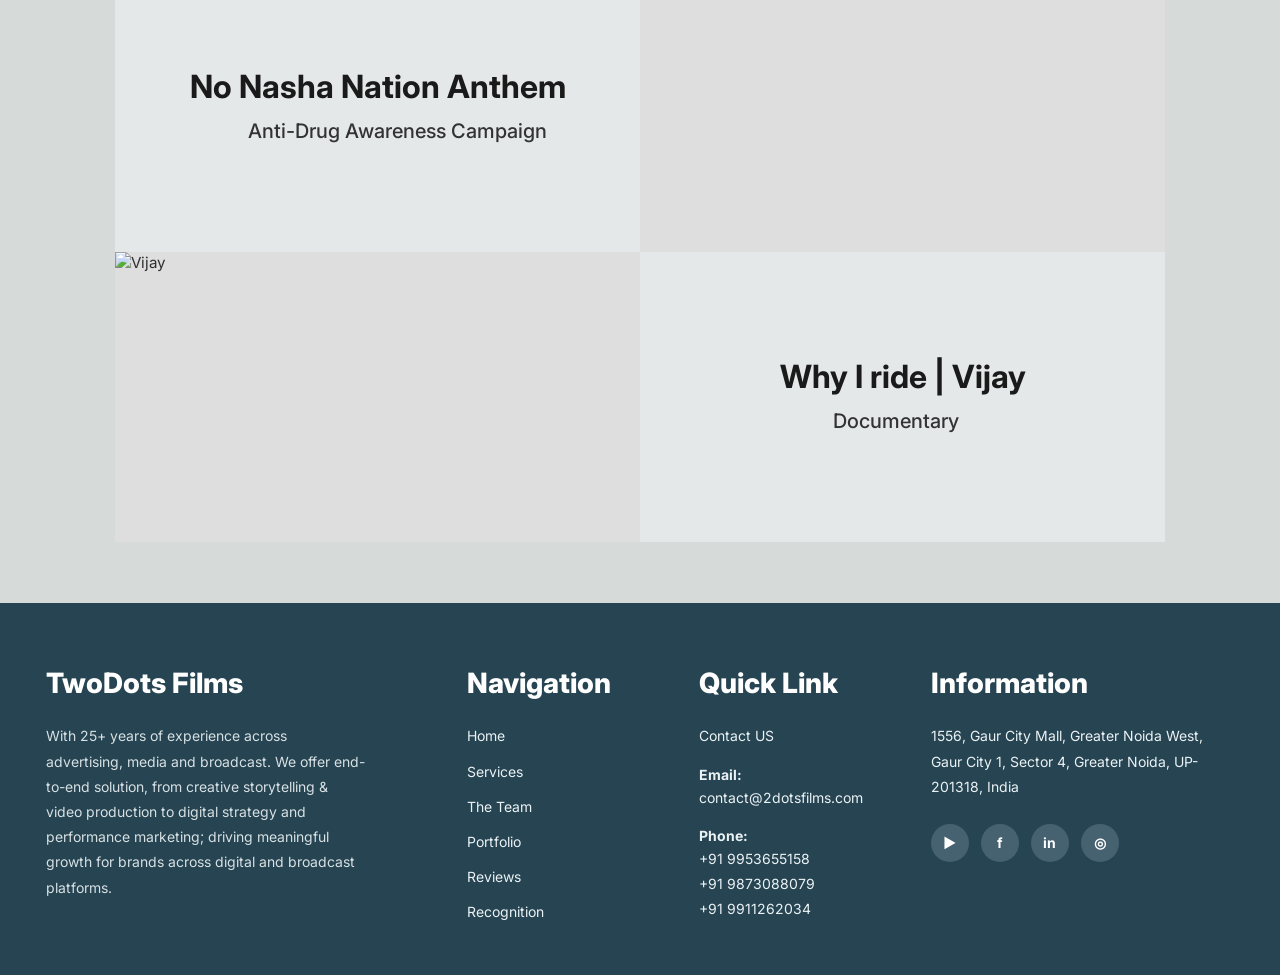
==== commit fed30d0c: "update website" ====
--- a/blog.html
+++ b/blog.html
@@ -6,9 +6,13 @@
   <title>TwoDots Films - Reconstructed Layout</title>
   <link rel="preconnect" href="https://fonts.googleapis.com">
   <link rel="preconnect" href="https://fonts.gstatic.com" crossorigin>
+  <link rel="stylesheet" href="https://cdn.jsdelivr.net/npm/swiper@11/swiper-bundle.min.css" />
   <link href="https://fonts.googleapis.com/css2?family=Inter:wght@400;500;600;700;800;900&display=swap" rel="stylesheet">
   <link href="style.css" rel="stylesheet">
   <style>
+       
+
+        
     
         /* Grid Container */
         .reel-grid {
@@ -23,7 +27,7 @@
 
         /* Box Styling */
         .reel-box {
-            height: 400px;
+            height: 290px;
             display: flex;
             flex-direction: column;
             justify-content: center;
@@ -127,8 +131,89 @@
     .reel-grid div:nth-child(9) { order: 9; } /* Text 5 */
     .reel-grid div:nth-child(10) { order: 10; } /* Image 5 */
 }
-  </style>
   
+     
+
+        /* Container styling */
+        .impact-container {
+            width:100%;
+            max-width: 1100px;
+            position: relative;
+            padding: 40px 0;
+            /* justify-content: center; */
+            /* In do lines se container center ho jayega */
+    margin-left: auto;
+    margin-right: auto;
+    
+    /* Optional: Agar aap display flex use karna chahte hain contents ke liye */
+    display: block;
+        }
+
+        /* Swiper wrapper sizing */
+        .swiper {
+            width: 100%;
+            padding: 20px 0;
+            justify-content: center;
+            
+        }
+
+        /* Individual Slide (Logo Circle) */
+        .impact-card {
+            display: flex;
+            flex-direction: column;
+            align-items: center;
+            justify-content: center;
+            transition: transform 0.3s ease;
+        }
+
+        .logo-ring {
+            width: 150px;
+            height: 150px;
+            border-radius: 50%;
+            border: 7px solid #44767b; /* Teal color like your screenshot */
+            display: flex;
+            justify-content: center;
+            align-items: center;
+            overflow: hidden;
+            
+            padding: 20px;
+             
+        }
+
+        .logo-ring img {
+            width: 100%;
+            height: 100%;
+            object-fit: contain;
+        }
+
+        /* Navigation Arrows */
+        .swiper-button-next, .swiper-button-prev {
+            color: #44767b;
+            transform: scale(0.7);
+            width:-102px;
+             
+        }
+
+        /* Responsive Settings */
+        @media (max-width: 768px) {
+             .impact-container {
+            width:300px;
+            
+            
+        }
+             
+            .logo-ring {
+                width: 120px;
+                height: 120px;
+                padding:15px;
+            }
+             .logo-ring img {
+            width: 100%;
+            height: 100%;
+             
+        }
+        }
+    </style>
 </head>
 <body>
    
@@ -165,15 +250,49 @@
 
     <section class="page-section">
       <div class="section-banner"><h2 class="section-title">Digital <span class="accent">Impact Stories</span></h2></div>
-      <div class="impact-wrap">
-        <div class="impact-list">
-          <div class="impact-item"><div class="circle"><img src="images\Digital_Impact_Stories\DAV TV_LOGO_Alfa_Low.png" alt="DAV TV"></div></div>
-          <div class="impact-divider"></div>
-          <div class="impact-item"><div class="circle"><img src="images\Digital_Impact_Stories\Arya Yuva Samaj_Logo.png" alt="Arya Yuva Samaj"></div></div>
-          <div class="impact-divider"></div>
-          <div class="impact-item"><div class="circle"><img src="images\Digital_Impact_Stories\CAKBS_Logo Circle.png" alt="Superstars" style="width:99rem; height:99rem; max-width:none;"></div></div>
-        </div>
-      </div>
+       <div class="impact-container">
+        <div class="swiper mySwiper">
+            <div class="swiper-wrapper">
+                
+                <div class="swiper-slide">
+                    <div class="impact-card">
+                        <div class="logo-ring">
+                            <img src="images/Digital_Impact_Stories/DAV TV_LOGO_Alfa_Low.png" alt="DAV TV">
+                        </div>
+                    </div>
+                </div>
+
+                <div class="swiper-slide">
+                    <div class="impact-card">
+                        <div class="logo-ring">
+                            <img src="images/Digital_Impact_Stories/Arya Yuva Samaj_Logo.png" alt="Arya Yuva Samaj">
+                        </div>
+                    </div>
+                </div>
+
+                <div class="swiper-slide">
+                    <div class="impact-card">
+                        <div class="logo-ring">
+                            <img src="images/Digital_Impact_Stories/CAKBS_Logo Circle.png" alt="Superstars">
+                        </div>
+                    </div>
+                </div>
+
+                <div class="swiper-slide">
+                    <div class="impact-card">
+                        <div class="logo-ring">
+                            <img src="images/Digital_Impact_Stories/DAV TV_LOGO_Alfa_Low.png" alt="DAV TV">
+                        </div>
+                    </div>
+                </div>
+
+            </div>
+            
+            <!-- <div class="swiper-button-next"></div>
+            <div class="swiper-button-prev"></div> -->
+        </div>
+    </div>
+
 
       <div class="section-banner"><h2 class="section-title">Creative Content <span class="accent">Portfolio</span></h2></div>
       
@@ -183,44 +302,48 @@
 
      <div class="reel-grid">
         
+        
+        <div class="reel-box image-box">
+            <img src="images\Creative Content Portfolio\World Cup.png" alt="World Cup (Gaurav Kapur)">
+        </div>
         <div class="reel-box text-box">
             <h3>World Cup (Gaurav Kapur)</h3>
             <p>Zee News Promo</p>
         </div>
-        <div class="reel-box image-box">
-            <img src="images\Creative Content Portfolio\World Cup.png" alt="World Cup (Gaurav Kapur)">
-        </div>
-
-        <div class="reel-box image-box">
-            <img src="images\Creative Content Portfolio\KGOC.png" alt="KGOC Independence Day Film">
-        </div>
+
+       
         <div class="reel-box text-box">
             <h3>KGOC Independence Day Film</h3>
             <p>&nbsp;&nbsp;&nbsp;&nbsp;&nbsp;&nbsp;&nbsp;&nbsp;&nbsp;Corporate Film </p>
         </div>
+         <div class="reel-box image-box">
+            <img src="images\Creative Content Portfolio\KGOC.png" alt="KGOC Independence Day Film">
+        </div>
+        
+        <div class="reel-box image-box">
+            <img src="images\Creative Content Portfolio\Antardwand.png" alt="Antardwand">
+        </div>
          <div class="reel-box text-box">
             <h3>Antardwand</h3>
             <p>&nbsp;&nbsp;&nbsp;&nbsp;&nbsp;&nbsp;&nbsp;&nbsp;&nbsp;&nbsp;&nbsp;&nbsp;&nbsp;&nbsp;&nbsp;&nbsp;&nbsp;&nbsp;&nbsp;&nbsp;&nbsp;&nbsp;&nbsp;&nbsp;&nbsp;&nbsp;&nbsp;&nbsp;&nbsp;&nbsp;&nbsp;&nbsp;&nbsp;&nbsp;Short Film</p>
         </div>
-        <div class="reel-box image-box">
-            <img src="images\Creative Content Portfolio\Antardwand.png" alt="Antardwand">
-        </div>
-
-        <div class="reel-box image-box">
-            <img src="images\Creative Content Portfolio\No Nasha Nation.png" alt="No Nasha Nation Anthem">
-        </div>
+
+      
         <div class="reel-box text-box">
             <h3>No Nasha Nation Anthem</h3>
             <p>&nbsp;&nbsp;&nbsp;&nbsp;&nbsp;&nbsp;&nbsp;&nbsp;&nbsp;&nbsp;&nbsp;&nbsp;&nbsp;&nbsp;&nbsp;&nbsp;Anti-Drug Awareness Campaign</p>
         </div>
-
+          <div class="reel-box image-box">
+            <img src="images\Creative Content Portfolio\No Nasha Nation.png" alt="No Nasha Nation Anthem">
+        </div>
+  <div class="reel-box image-box">
+            <img src="images\Creative Content Portfolio\Vijay.png" alt=" Vijay">
+        </div>
          <div class="reel-box text-box">
             <h3>Why I ride | Vijay</h3>
             <p>&nbsp;&nbsp;&nbsp;&nbsp;&nbsp;&nbsp;&nbsp;&nbsp;&nbsp;&nbsp;&nbsp;&nbsp;&nbsp;&nbsp;&nbsp;&nbsp;&nbsp;&nbsp;&nbsp;&nbsp;&nbsp;&nbsp;&nbsp;&nbsp;&nbsp;&nbsp;&nbsp;&nbsp;Documentary</p>
         </div>
-        <div class="reel-box image-box">
-            <img src="images\Creative Content Portfolio\Vijay.png" alt=" Vijay">
-        </div>
+      
 
     </div>
     
@@ -287,7 +410,34 @@
 
 
 
-
+ <script src="https://cdn.jsdelivr.net/npm/swiper@11/swiper-bundle.min.js"></script>
+
+    <script>
+        var swiper = new Swiper(".mySwiper", {
+            slidesPerView: 1, // Default for very small screens
+            spaceBetween: 30,
+            loop: true, // Infinite loop
+            autoplay: {
+                delay: 2500, // 2.5 seconds mein automatic move hoga
+                disableOnInteraction: false,
+                pauseOnMouseEnter: true,
+            },
+            navigation: {
+                nextEl: ".swiper-button-next",
+                prevEl: ".swiper-button-prev",
+            },
+            breakpoints: {
+                // Jab screen 768px se badi ho (Laptop)
+                768: {
+                    slidesPerView: 3, // 3 slides ek row mein
+                },
+                // Jab screen phone par ho
+                0: {
+                    slidesPerView: 2, // 2 slides ek row mein
+                }
+            },
+        });
+    </script>
 
 
 
--- a/style.css
+++ b/style.css
@@ -343,42 +343,8 @@
     left:-4px; 
 }
 
-/* Sidha Circle */
-.bottom-circle2 {
-    position: absolute;
-    /* Image mein circle L-shape ki dandi se thoda chhota hai */
-    width: 30px; 
-    height: 30px;
-    background-color: #4E5D61;
-    border-radius: 50%;
-    /* Position ko L-shape ke vertical part ke niche set kiya gaya hai */
-    top:95px; 
-    left:-4px; 
-  }
-
-        /* Ulta L-Shape */
-        .teal-box-u2 {
-            position: absolute;
-             right:155px;
-            width: 100px; 
-           height: 100px;
-           bottom:20px;
-             background-color: #4E5D61;
-            transform: rotate(180deg);
-           clip-path: polygon(0% 0%, 100% 0%, 100% 30%, 30% 30%, 30% 100%, 0% 100%);
-        }
-
-        /* Ulta Circle (Jo ab upar dikhega) */
-        .bottom-circle-u2 {
-            position: absolute;
-            right:155px; /* Inverted L ke corner se match karne ke liye */
-            width:30px;
-            height:30px;
-           
-            background-color: #377378;
-            border-radius: 50%;
-            bottom:123px; /* L-shape ke upar positioning */
-        }
+ 
+ 
     
 
 
@@ -491,6 +457,7 @@
                 color 0.3s ease;
     
     cursor: pointer;
+    will-change: transform;
 }
 
     /* Hover Effect */
@@ -500,10 +467,15 @@
 } */
 .service-btn1:hover h2 {
     color: #0cc7cd; 
-    transform: translateY(-8px) scale(1.02); /* Thoda stylish lift aur growth */
-}
+    /* Translate hata diya hai, sirf scale rakha hai zoom ke liye */
+    transform: scale(1.1); 
+    transition: transform 0.3s cubic-bezier(0.4, 0, 0.2, 1); /* Smooth movement ke liye */
+}
+
+/* --- Active Effect: Slight Shrink (Press feel) --- */
 .service-btn1:active h2 {
-    transform: translateY(-2px) scale(0.98);
+    transform: scale(0.95); /* Click karne par thoda andar dabega */
+    transition: transform 0.1s;
 }
     /* Mobile Devices ke liye Media Query (up to 767px) */
 @media only screen and (max-width: 767px) {
@@ -562,152 +534,154 @@
 
 }
 
-  /* clients */
-  /* logo icon news */
-
-
-
-    .clients{
-      padding:42px 70px 70px;
-      position:relative;
-    }
-
-    .client-grid{
-      display:grid;
-      grid-template-columns:repeat(7,1fr);
-      gap:7px;
-      max-width:1120px;
-      margin:0 auto;
-    }
-
-    .client-card{
-      /* background:#f5f5f5; */
-      aspect-ratio:1/1.3;
-      display:flex;
-      align-items:center;
-      justify-content:center;
-      padding:-0.7px;
-      /* border:0.1px solid #ececec; */
-      overflow:hidden;
-    }
-
-    .client-card img{
-        max-height:100%;
-        /* width:110%; */
-        object-fit:contain
-    }
-    .top-icon {
+  
+
+
+
+
+/* --- Global Section Settings --- */
+.brand-section {
+    background-color: #e0e6e6; 
+    padding: 60px 20px; /* Mobile par padding kam */
+    display: flex;
+    justify-content: center;
+    align-items: center;
+    overflow: visible; /* Taaki icons bahar dikhein */
+}
+
+/* --- The Main Container (White Box) --- */
+.logo-container {
+    /* background: #fff; */
+    display: grid;
+    max-width: 1120px;
+    /* width: 100%; */
+    position: relative;
+    z-index: 5;
+    margin: 0 auto;
+    /* Default for Mobile: 2 columns */
+    grid-template-columns: repeat(7, 1fr); 
+    gap: 7px; /* Divider effect ke liye gap */
+    background-color: #e0e6e6; /* Gap color divider jaisa dikhega */
+    border: 1px solid #e0e6e6;
+}
+
+/* --- Individual Logo Card --- */
+.logo-card {
+     
+    display: flex;
+    align-items: center;
+    justify-content: center;
+    padding: -0.7px;
+    aspect-ratio:1/1.3; /* Square look for professional feel */
+    overflow: hidden;
+}
+
+.logo-card img {
+    /* max-width: 100%; */
+    max-height: 100%;
+    object-fit: contain;
+    transition: transform 0.3s ease;
+}
+
+/* Hover effect for professional touch */
+/* .logo-card:hover img {
+    transform: scale(1.1);
+} */
+
+/* --- Corner Icons Styling --- */
+.corner-icon {
     position: absolute;
-    /* Screenshot ke hisaab se icon ko top-left corner par set karne ke liye */
-    top: 18px;         /* Isse icon border line ke upar aa jayega */
-    left: 82px;        /* Isse icon corner ke thoda bahar/upar set hoga */
-    z-index: 10;        /* Taaki ye border ke upar dikhe */
-}
-
-.top-icon img {
-    /* Screenshot ke hisaab se width 60px se 80px ke beech honi chahiye */
-    width: 75px;        
-    height: auto;       /* Aspect ratio maintain rakhne ke liye */
-    display: block;
-    
-    /* Agar image ke piche ki line chhupani hai toh background de sakte hain */
-    /* background-color: #e0e6e6; Apne section ka background color yahan likhein */
-    padding: 0 5px;
-}
-
-
-/* second icon */
-  .down-icon {
-    position: absolute;
-    /* Screenshot ke hisaab se icon ko top-left corner par set karne ke liye */
-    bottom: 46px;         /* Isse icon border line ke upar aa jayega */
-    right: 80px;        /* Isse icon corner ke thoda bahar/upar set hoga */
-    z-index: 10;        /* Taaki ye border ke upar dikhe */
-}
-
-.down-icon img {
-    /* Screenshot ke hisaab se width 60px se 80px ke beech honi chahiye */
-    width: 75px;        
-    height: auto;       /* Aspect ratio maintain rakhne ke liye */
-    display: block;
-    
-    /* Agar image ke piche ki line chhupani hai toh background de sakte hain */
-    /* background-color: #e0e6e6; Apne section ka background color yahan likhein */
-    padding: 0 5px;
-}
-/* --- MEDIA QUERIES --- */
-
-/* 1. Tablets aur Chote Laptops (1024px tak) */
-@media (max-width: 1024px) {
-    .client-grid {
-        grid-template-columns: repeat(5, 1fr); /* 7 columns se 5 columns */
-        gap:6px;
-    }
-    
-    .top-icon { left: 8%; }   /* Desktop ki badi pixel value ko kam kiya */
-    .down-icon { left: 36.5%; }
-}
-
-/* 2. Standard Mobile Phones (768px tak) */
-@media (max-width: 768px) {
-    .clients {
-        padding: 60px 20px;    /* Sides ki padding kam ki taaki grid ko jagah mile */
-    }
-
-    .client-grid {
-         grid-template-columns: repeat(3, 1fr);  
-        /* grid-template-columns: repeat(4, 1fr); */
-        /* grid-template-columns: repeat(auto-fit, minmax(100px, 1fr)); */
-        gap: 8px;
-    }
-
-    .client-card {
-        padding: 1px;          /* Card ke andar ki jagah kam ki */
-    }
-
-    .client-card img {
-        max-height: 200px;      /* Logo ka size chhota kiya */
-    }
-
-    /* Icons Adjustment for Mobile */
-    .top-icon {
-        top: 50px;
-        left: 3.1px;            /* Corner ke paas set kiya */
-    }
-
-    .down-icon  img{
-      position: absolute;
-        bottom: 2px;
-        right:-5.2rem;
-                 /* Corner ke paas set kiya */
-             /* z-index:0; */
-    }
-
-    .top-icon img, .down-icon img {
-        width:40px;           /* Icon ka size 75px se 55px kiya */
-    }
-}
-
-/* 3. Small Mobiles (480px tak) */
-@media (max-width: 480px) {
-    .client-grid {
-        grid-template-columns: repeat(2, 1fr); /* Bahut chote phone par 2 columns */
-    }
-    
-    /* Optional: Agar mobile par icons gande lag rahe hain toh unhe hide kar sakte hain */
-    /* .top-icon, .down-icon { display: none; } */
-}
-
-
-
-
-
-
- 
-
-
-
-
+    z-index: 10;
+    pointer-events: none; /* Icon click block na kare */
+}
+
+.corner-icon img {
+    width: 45px; /* Default for mobile */
+    height: auto;
+}
+
+.top-left {
+    top: -12px;
+    left: -12px;
+}
+
+.bottom-right {
+    bottom: -12px;
+    right: -12px;
+}
+
+/* --- MEDIA QUERIES (The Magic) --- */
+@media (min-width: 320px) and (max-width: 767px) {
+    .logo-container {
+        grid-template-columns: repeat(2, 1fr); 
+    }
+    .corner-icon img { width: 35px; }
+    .top-left { top: -12px; left: -12px; }
+    .bottom-right { bottom: -12px; right: -12px; }
+}
+/* 1. Tablets (600px to 900px) */
+@media (min-width: 600px) {
+    .logo-container {
+        grid-template-columns: repeat(2, 1fr); /* 4 logos in a row */
+    }
+    .corner-icon img { width: 45px; }
+    .top-left { top: -15px; left: -18px; }
+    .bottom-right { bottom: -18px; right: -18px; }
+}
+
+
+/* @media (min-width: 768px) {
+    .logo-container {
+        grid-template-columns: repeat(2, 1fr);  
+    }
+    .corner-icon img { width: 55px; }
+    .top-left { top: -18px; left: -18px; }
+    .bottom-right { bottom: -18px; right: -18px; }
+} */
+/* 2. Laptops & Small Desktops (1024px and up) */
+@media (min-width: 1024px) {
+    .brand-section { padding: 100px 50px; }
+    .logo-container {
+        grid-template-columns: repeat(7, 1fr); /* 7 logos in a row */
+    }
+    .corner-icon img { width: 75px; }
+    .top-left { top: -25px; left: -25px; }
+    .bottom-right { bottom: -25px; right: -25px; }
+}
+
+/* 3. Large Desktops & 4K (1440px to 2560px) */
+@media (min-width: 1440px) {
+    .logo-container {
+        max-width: 1200px;  
+    }
+    .logo-card { padding: 2px; }
+    .corner-icon img { width: 80px; }
+    .top-left { top: -25px; left: -25px; }
+    .bottom-right { bottom: -30px; right: -30px; }
+}
+
+/* Extra Large Screens (2560px+) */
+@media (min-width: 2560px) {
+    .logo-container { max-width: 1800px; }
+    .corner-icon img { width: 120px; }
+}
+ 
+
+
+
+
+
+
+
+ 
+ 
+
+
+ 
+ 
+
+
+ 
     /* section testimonial-strip*/
 
 .testimonial-wrapper {
@@ -721,9 +695,6 @@
     width: 100%;
 }
 
-
-
- 
   
   .testimonial-grid {
     display: flex;
@@ -733,11 +704,6 @@
     padding: 20px 0;
 }
 
-
-
-
- 
-  
   .testimonial-card {
     display: flex;
     flex-direction: column;
@@ -746,9 +712,6 @@
     flex: 0 0 calc(33.33% - 14px); 
     box-sizing: border-box;
 }
-
-
-
 
 
 /* Profile Photo Styling */
@@ -1131,69 +1094,40 @@
       object-fit:cover;
     }
 
-    .impact-wrap{padding:34px 40px 52px}
-    .impact-list{display:flex;flex-direction:column;gap:34px;align-items:center}
-    .impact-item{width:240px;text-align:center}
-    .impact-item .circle{width:190px;height:190px;margin:0 auto;border:6px solid var(--accent);border-radius:50%;background:#f2f2f2;padding:14px;display:flex;align-items:center;justify-content:center}
-    .impact-item img{max-width:120px;max-height:120px;object-fit:contain}
-    .impact-divider{width:290px;height:1px;background:#9ca5aa}
-
+     
     .portfolio-wrap{padding:40px 78px 58px}
     .portfolio-grid .split-card{min-height:236px}
 
     .team-wrap{padding:42px 40px 60px;text-align:center}
-    .team-intro{max-width:1120px;margin:16px auto 36px;font-size:20px;color:#2f2f2f;font-weight:500}
+    .team-intro{
+        max-width:1120px;
+        margin:16px auto 36px;
+        font-size:14px;color:#8b8b8b;
+        font-weight:800}
     .team-list{display:flex;flex-direction:column;gap:42px;align-items:center}
     .team-member{max-width:980px;text-align:center}
     .team-member .avatar-ring{width:215px;height:215px;border-width:7px}
     .team-member h3{font-size:24px;font-weight:800;color:var(--accent);margin-top:14px}
     .team-member .role{font-size:13px;color:#879196;margin-bottom:10px}
-    .team-member p{font-size:14px;color:#8b8b8b;max-width:900px;margin:0 auto}
-
-    .awards-wrap{
-      padding:38px 60px 22px
-    }
-    .awards-grid{display:grid;grid-template-columns:repeat(2,1fr);gap:44px 46px;max-width:1080px;margin:0 auto}
-    .award{
-      text-align:center}
-
-
-
-    .award .big-ring{width:370px;
-      height:360px;
-      /* border:10px solid var(--accent); */
-      /* border-radius:50%; */
-      padding:12px;
-      /* background:#dde3e5; */
-      /* position:relative; */
-      margin:0 auto 18px
-    }
-
-
-
-
-    .award .big-ring::before,.award .big-ring::after{
-      /* content:""; */
-      position:absolute;
-      /* top:50%; */
-      /* width:16px; */
-      /* height:16px; */
-      /* border-radius:50%; */
-      /* background:#6c7379; */
-      transform:translateY(-50%)
-    }
-
-
-
-    .award .big-ring::before{left:-11px}
-    .award .big-ring::after{right:-11px}
-    .award .big-ring img{width:100%;height:100%;object-fit:cover;border-radius:50%}
-    .award h3{
-        font-size:21px;
-        font-weight:800;
-        color:#1f2529;
-        margin-top:-20px;
-    }
+    .team-member p{
+        font-size:14px;
+        color:#8b8b8b;
+        max-width:900px;
+        margin:0 auto}
+
+     
+    
+
+ 
+ 
+
+
+    
+
+ 
+
+
+    
 
     .contact-lead{padding-bottom:20px}
     .contact-lead p{text-align:center;font-size:21px;color:#222;font-weight:500;padding:0 20px 18px}
@@ -1305,14 +1239,7 @@
     }
 
     /* 3. Impact Items & Team */
-    .impact-list, .team-list {
-        gap: 25px !important;
-    }
-
-    .impact-divider {
-        width: 100% !important;
-        max-width: 200px;
-    }
+  
 
     .team-member p {
         font-size: 14px;
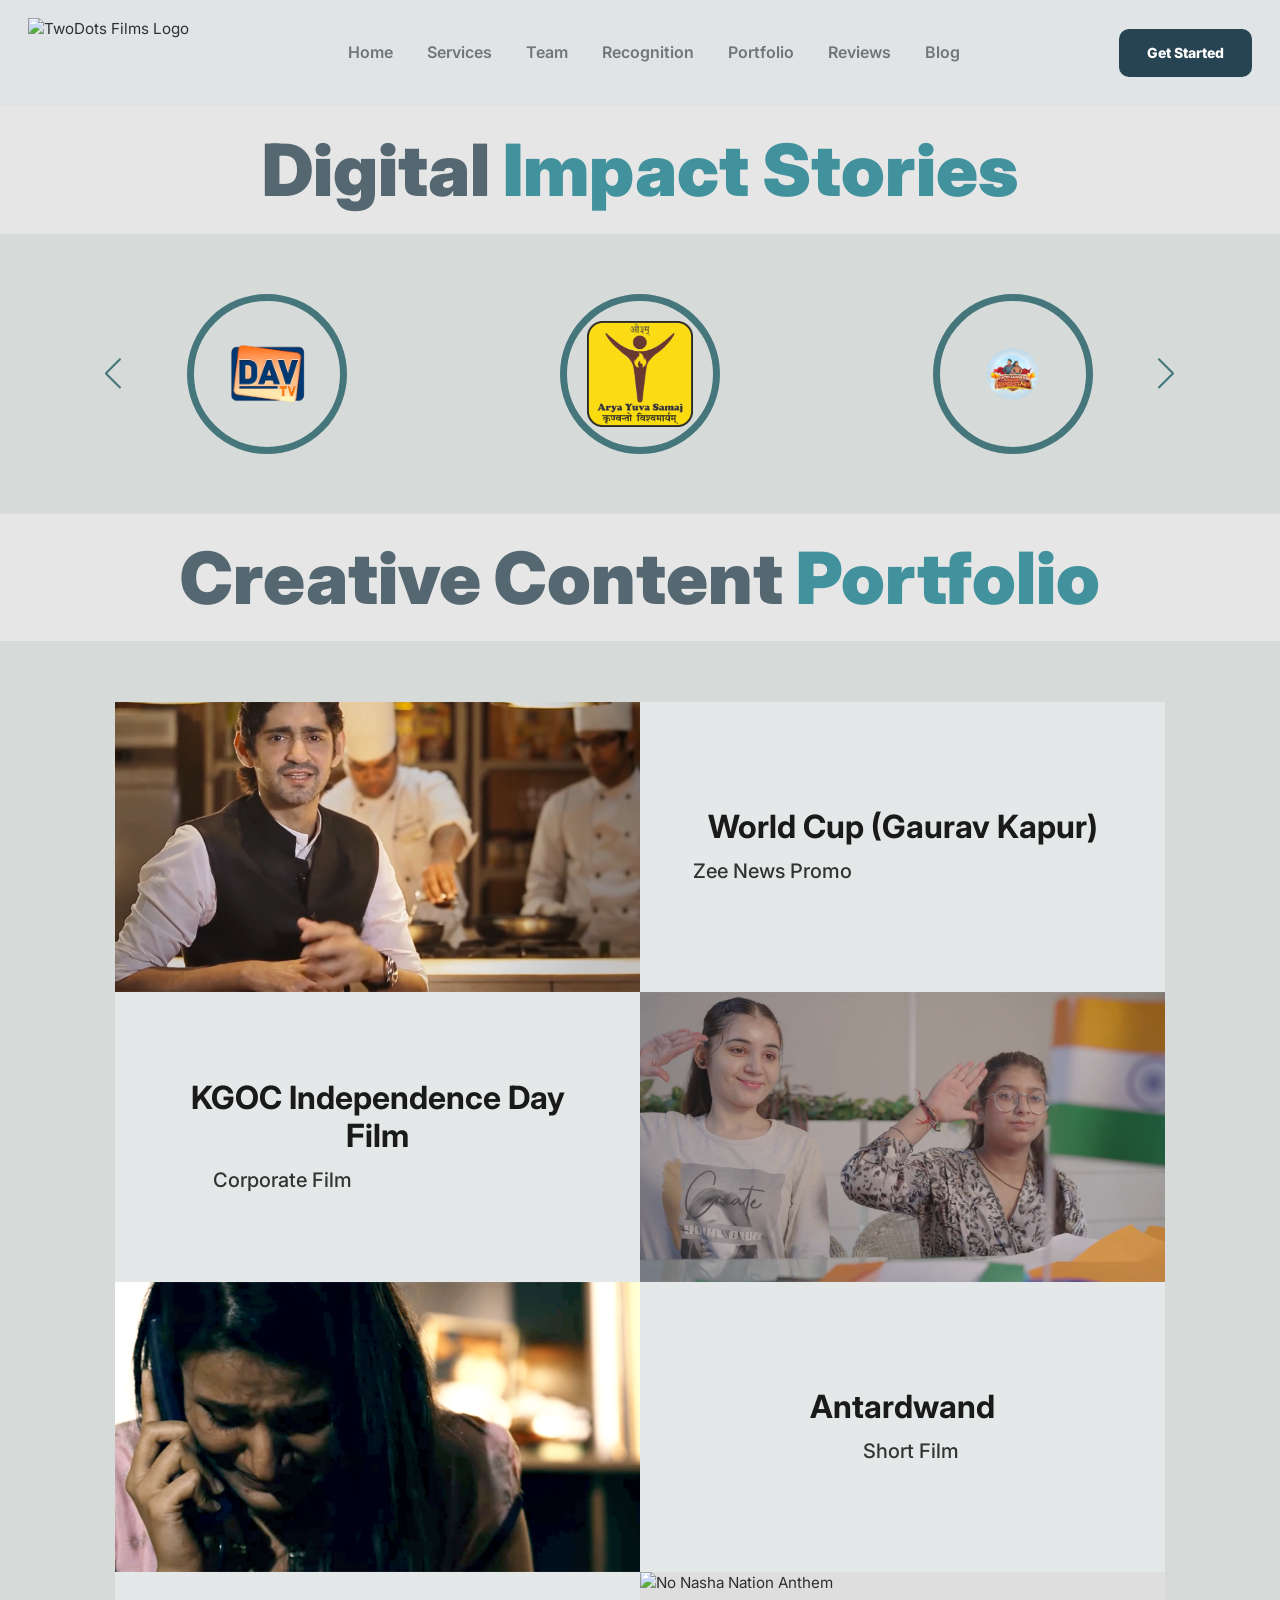
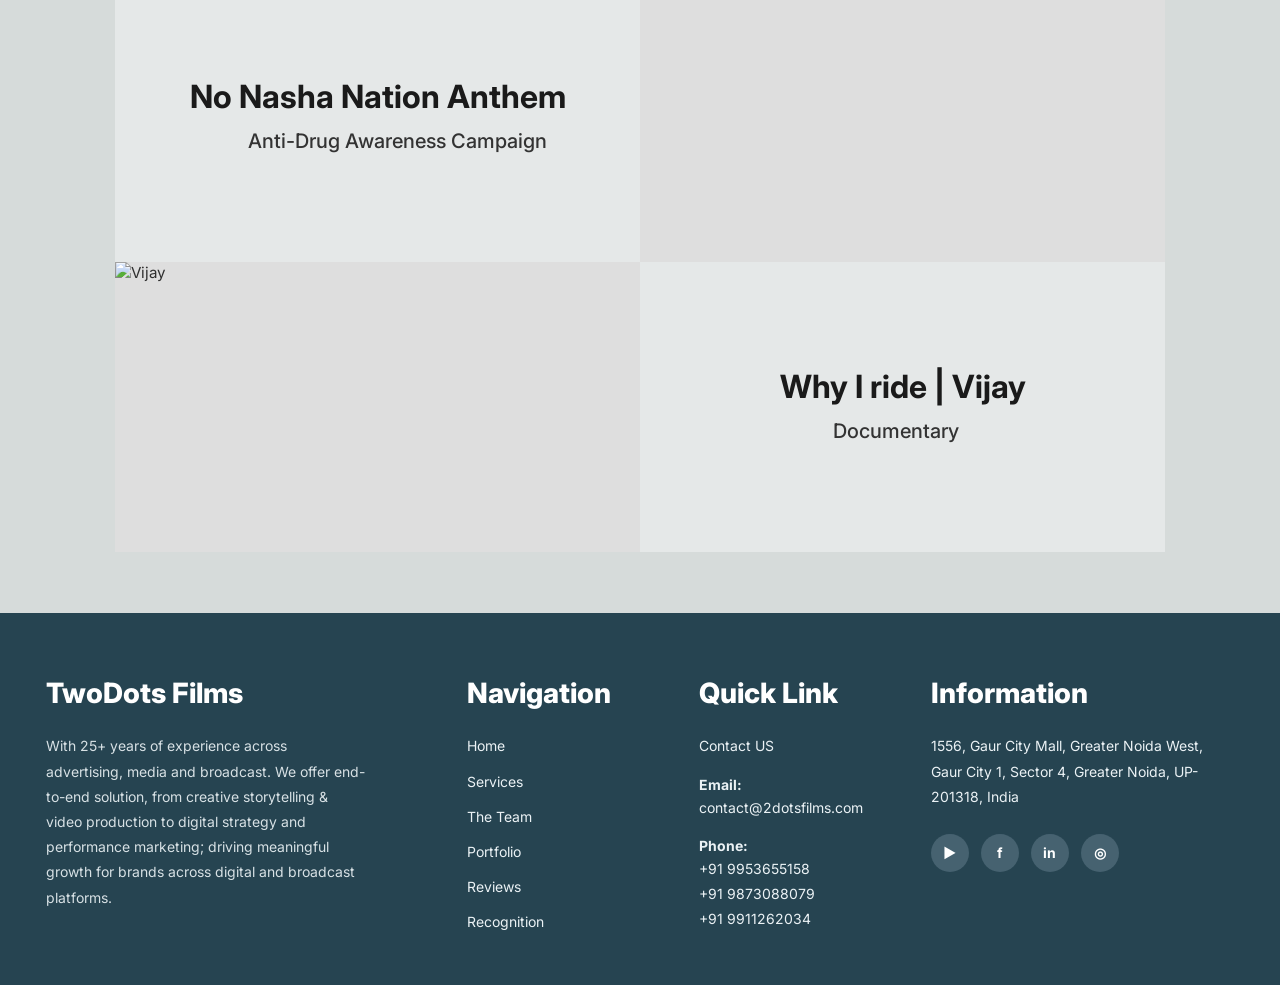
==== commit ca3b717e: "update website" ====
--- a/blog.html
+++ b/blog.html
@@ -164,11 +164,12 @@
             align-items: center;
             justify-content: center;
             transition: transform 0.3s ease;
+            padding: 0 2px;
         }
 
         .logo-ring {
-            width: 150px;
-            height: 150px;
+            width: 160px;
+            height: 160px;
             border-radius: 50%;
             border: 7px solid #44767b; /* Teal color like your screenshot */
             display: flex;
@@ -197,7 +198,7 @@
         /* Responsive Settings */
         @media (max-width: 768px) {
              .impact-container {
-            width:300px;
+            width:400px;
             
             
         }
@@ -288,8 +289,8 @@
 
             </div>
             
-            <!-- <div class="swiper-button-next"></div>
-            <div class="swiper-button-prev"></div> -->
+            <div class="swiper-button-next"></div>
+            <div class="swiper-button-prev"></div>
         </div>
     </div>
 
@@ -415,7 +416,7 @@
     <script>
         var swiper = new Swiper(".mySwiper", {
             slidesPerView: 1, // Default for very small screens
-            spaceBetween: 30,
+            spaceBetween: -5,
             loop: true, // Infinite loop
             autoplay: {
                 delay: 2500, // 2.5 seconds mein automatic move hoga
@@ -430,6 +431,7 @@
                 // Jab screen 768px se badi ho (Laptop)
                 768: {
                     slidesPerView: 3, // 3 slides ek row mein
+                    spaceBetween: 20,
                 },
                 // Jab screen phone par ho
                 0: {
--- a/style.css
+++ b/style.css
@@ -688,7 +688,7 @@
     display: flex;
     flex-direction: column;
     align-items: center;
-    padding: 50px 0; /* Padding adjust ki */
+    padding: 40px 0; /* Padding adjust ki */
     background-color: #d6dbda;
     position: relative;
     overflow: hidden; /* Bahar wala content hide karne ke liye */
@@ -700,7 +700,7 @@
     display: flex;
     transition: transform 0.5s ease-in-out;
     /* Gap ko positive rakhein taaki movement calculate ho sake */
-    gap: 20px; 
+    gap: 10px; 
     padding: 20px 0;
 }
 
@@ -768,7 +768,7 @@
        .slider-controls {
     position: absolute;
     top: 55%;
-    width: 1400px;
+    width: 90%;
     display: flex;
     justify-content: space-between;
     transform: translateY(-50%);
@@ -820,7 +820,14 @@
         padding: 0 10px;
     }
 } */
-
+@media (max-width: 1924px){ .testimonial-grid-container {
+        width: 100%; 
+        overflow: hidden;
+        padding: 0;
+    }
+
+
+}
  @media (max-width: 1024px) {
 
  /* 1. Grid container ko properly center karein */
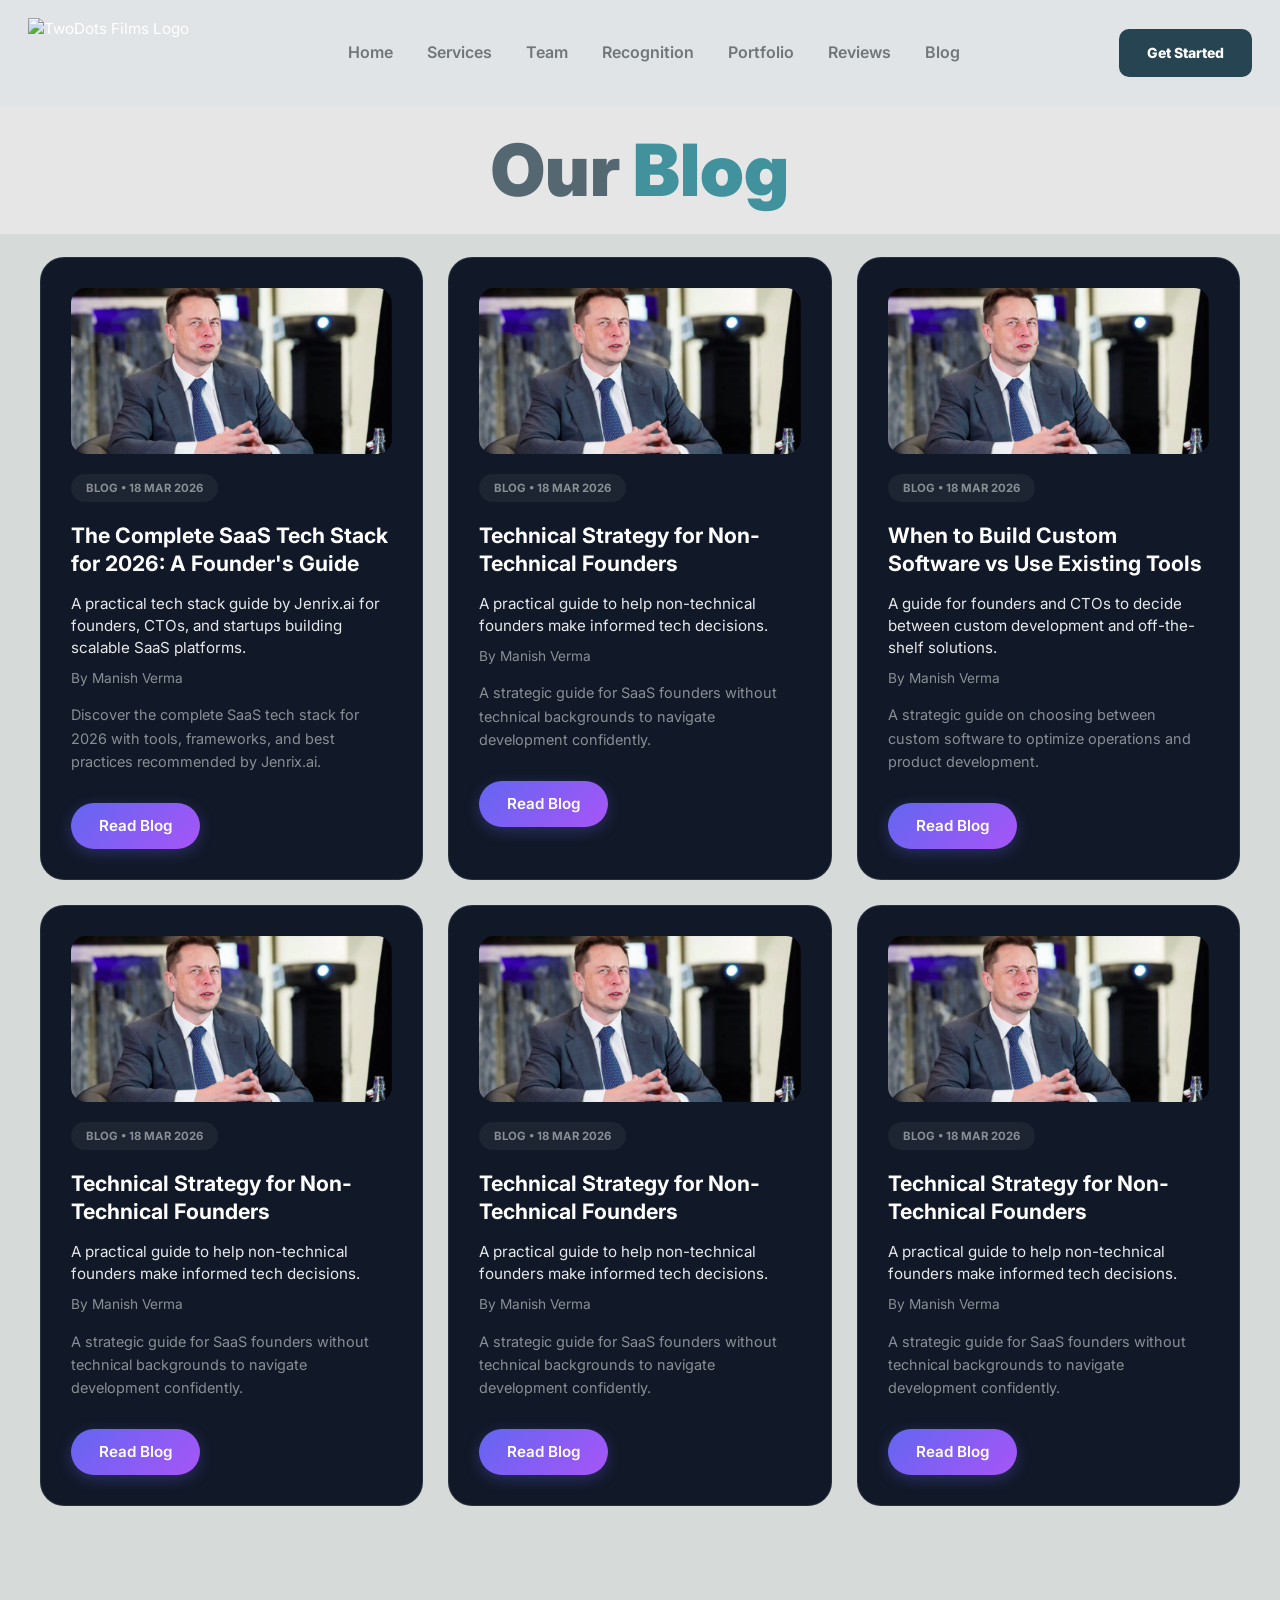
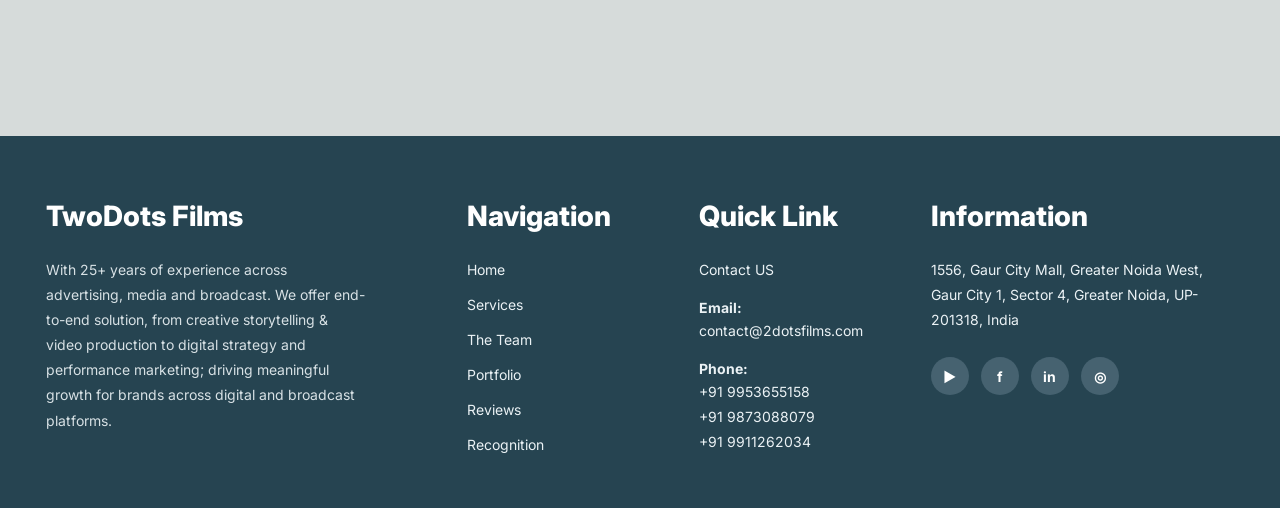
==== commit b4c24abe: "update website" ====
--- a/blog.html
+++ b/blog.html
@@ -10,211 +10,137 @@
   <link href="https://fonts.googleapis.com/css2?family=Inter:wght@400;500;600;700;800;900&display=swap" rel="stylesheet">
   <link href="style.css" rel="stylesheet">
   <style>
-       
-
-        
+    :root {
+    --bg: #d6dbda; /* Dark Background for the page as per image */
+    --panel: #111827; /* Card background */
+    --white: #ffffff;
+    --dark: #264451;
+    --heading: #ffffff;
+    --accent: #42929D;
+    --muted: #8a8f94;
+    --line: #cfcfcf;
+    --quote: #42929D;
+    --card: #5b6b74;
+    --btn-gradient: linear-gradient(135deg, #6366f1, #a855f7); /* Gradient for the button */
+}
+ 
+
+body {
+    background-color: var(--bg);
     
-        /* Grid Container */
-        .reel-grid {
-            display: grid;
-            grid-template-columns: 1fr 1fr; /* 2 Columns */
-            width: 100%;
-            max-width: 1050px;
-            margin: 0 auto;
-            margin-bottom:4rem;
-            margin-top:4rem;
-        }
-
-        /* Box Styling */
-        .reel-box {
-            height: 290px;
-            display: flex;
-            flex-direction: column;
-            justify-content: center;
-            padding: 0 10%;
-            overflow: hidden;
-        }
-
-        .text-box {
-            background-color: #e5e8e8; /* Light gray background */
-        }
-
-        .image-box {
-            padding: 0; /* Remove padding for images */
-        }
-
-        .image-box img {
-            width: 100%;
-            height: 100%;
-            object-fit: cover;
-            display: block;
-        }
-
-        /* Typography */
-        .reel-box h3 {
-            font-size: 32px;
-            margin: 0;
-            color: #1a1a1a;
-            line-height: 1.2;
-            text-align: center;
-        }
-
-        .reel-box p {
-            font-size: 20px;
-            margin: 10px 0 0; /* Margin-left: 70px ko hata diya gaya hai */
-             color: #333;
-                font-weight: 500;
-                 
-        }
-
-        /* --- Media Query for Mobile --- */
-        @media (max-width: 768px) {
-            .reel-header h2 {
-                font-size: 32px;
-            }
-
-            .reel-grid {
-                grid-template-columns: 1fr; /* Single Column */
-            }
-
-            .reel-box {
-                height: 300px;
-                padding: 40px 20px;
-                text-align: center;
-            }
-
-            /* Mobile par order sahi karne ke liye (Optional) */
-            .mobile-first {
-                order: -1;
-            }
-        }
-
-
-
-
-
-        /* --- Media Query for Mobile --- */
+    color: var(--white);
+}
+
+ 
+
+.blog-container {
+    display: grid;
+    grid-template-columns: repeat(auto-fit, minmax(320px, 1fr));
+    gap: 25px;
+    max-width: 1200px;
+    margin: 0 auto;
+    margin-top:23px;
+    margin-bottom:230px;
+    /* background-color:#5b6b74; */
+}
+
+.blog-card {
+    background: var(--panel);
+    border: 1px solid rgba(255, 255, 255, 0.1);
+    border-radius: 24px;
+    padding: 30px;
+    display: flex;
+    flex-direction: column;
+    transition: transform 0.3s ease, border-color 0.3s ease;
+}
+
+.blog-card:hover {
+    transform: translateY(-5px);
+    border-color: var(--accent);
+}
+
+.image-box {
+    width: 100%;
+    margin-bottom: 20px;
+    border-radius: 15px;
+    overflow: hidden;
+}
+
+.image-box img {
+    width: 100%;
+    height: auto;
+    display: block;
+    object-fit: cover;
+}
+
+.category-tag {
+    display: inline-block;
+    font-size: 0.75rem;
+    font-weight: 700;
+    color: var(--muted);
+    background: rgba(255, 255, 255, 0.05);
+    padding: 6px 15px;
+    border-radius: 20px;
+    margin-bottom: 20px;
+}
+
+.card-title {
+    font-size: 1.4rem;
+    color: var(--heading);
+    line-height: 1.3;
+    margin-bottom: 15px;
+}
+
+.card-intro {
+    font-size: 1rem;
+    color: var(--white);
+    opacity: 0.9;
+    margin-bottom: 10px;
+}
+
+.author {
+    font-size: 0.9rem;
+    color: var(--muted);
+    margin-bottom: 15px;
+}
+
+.description {
+    font-size: 0.95rem;
+    color: var(--muted);
+    line-height: 1.6;
+    margin-bottom: 30px;
+    flex-grow: 1; /* Pushes button to bottom */
+}
+
+.btn-read {
+    display: inline-block;
+    padding: 12px 28px;
+    background: var(--btn-gradient);
+    color: white;
+    text-decoration: none;
+    border-radius: 50px;
+    font-weight: 600;
+    text-align: center;
+    width: fit-content;
+    box-shadow: 0 4px 15px rgba(99, 102, 241, 0.3);
+    transition: box-shadow 0.3s ease;
+}
+
+.btn-read:hover {
+    box-shadow: 0 6px 20px rgba(168, 85, 247, 0.5);
+}
+
+/* Responsive adjustments */
 @media (max-width: 768px) {
-    .reel-grid {
-        display: flex; /* Grid ko Flex mein badla */
-        flex-direction: column; /* Sab kuch ek ke niche ek */
-        gap: 0; 
-    }
-
-    .reel-box {
-        height: auto; /* Content ke hisaab se height */
-        padding: 50px 20px;
-        text-align: center;
-    }
-
-    /* Magic Logic: Sabhi Text boxes ko order 1 aur Images ko order 2 */
-    /* Isse har pair mein Text automatic Image ke upar aa jayega */
-    .text-box {
-        order: 1; 
+    .blog-container {
+        grid-template-columns: 1fr;
     }
     
-    .image-box {
-        order: 2;
-        height: 300px; /* Mobile par image ki height set ki */
+    .blog-card {
+        padding: 20px;
     }
-
-    /* Har pair (Text + Image) ko ek group ki tarah treat karne ke liye 
-       hum order property ko pairs mein manage karenge */
-    .reel-grid div:nth-child(1) { order: 1; } /* Text 1 */
-    .reel-grid div:nth-child(2) { order: 2; } /* Image 1 */
-    .reel-grid div:nth-child(3) { order: 4; } /* Image 2 (Desktop par pehle thi, mobile par niche jayegi) */
-    .reel-grid div:nth-child(4) { order: 3; } /* Text 2 (Desktop par baad mein thi, mobile par upar aayegi) */
-    .reel-grid div:nth-child(5) { order: 5; } /* Text 3 */
-    .reel-grid div:nth-child(6) { order: 6; } /* Image 3 */
-    .reel-grid div:nth-child(7) { order: 8; } /* Image 4 */
-    .reel-grid div:nth-child(8) { order: 7; } /* Text 4 */
-    .reel-grid div:nth-child(9) { order: 9; } /* Text 5 */
-    .reel-grid div:nth-child(10) { order: 10; } /* Image 5 */
-}
-  
-     
-
-        /* Container styling */
-        .impact-container {
-            width:100%;
-            max-width: 1100px;
-            position: relative;
-            padding: 40px 0;
-            /* justify-content: center; */
-            /* In do lines se container center ho jayega */
-    margin-left: auto;
-    margin-right: auto;
-    
-    /* Optional: Agar aap display flex use karna chahte hain contents ke liye */
-    display: block;
-        }
-
-        /* Swiper wrapper sizing */
-        .swiper {
-            width: 100%;
-            padding: 20px 0;
-            justify-content: center;
-            
-        }
-
-        /* Individual Slide (Logo Circle) */
-        .impact-card {
-            display: flex;
-            flex-direction: column;
-            align-items: center;
-            justify-content: center;
-            transition: transform 0.3s ease;
-            padding: 0 2px;
-        }
-
-        .logo-ring {
-            width: 160px;
-            height: 160px;
-            border-radius: 50%;
-            border: 7px solid #44767b; /* Teal color like your screenshot */
-            display: flex;
-            justify-content: center;
-            align-items: center;
-            overflow: hidden;
-            
-            padding: 20px;
-             
-        }
-
-        .logo-ring img {
-            width: 100%;
-            height: 100%;
-            object-fit: contain;
-        }
-
-        /* Navigation Arrows */
-        .swiper-button-next, .swiper-button-prev {
-            color: #44767b;
-            transform: scale(0.7);
-            width:-102px;
-             
-        }
-
-        /* Responsive Settings */
-        @media (max-width: 768px) {
-             .impact-container {
-            width:400px;
-            
-            
-        }
-             
-            .logo-ring {
-                width: 120px;
-                height: 120px;
-                padding:15px;
-            }
-             .logo-ring img {
-            width: 100%;
-            height: 100%;
-             
-        }
-        }
-    </style>
+}
+  </style>
 </head>
 <body>
    
@@ -236,7 +162,7 @@
         <a href="services.html">Services</a>
         <a href="team.html">Team</a>
         <a href="reco.html">Recognition</a>
-        <a href="Blog.html">Portfolio</a>
+        <a href="Portfolio.html">Portfolio</a>
         <a href="review.html">Reviews</a>
         
         <a href="Blog.html">Blog</a>
@@ -246,112 +172,107 @@
     <a href="#contact" class="btn desktop-btn">Get Started</a>
 </header>
 
-
-     
-
-    <section class="page-section">
-      <div class="section-banner"><h2 class="section-title">Digital <span class="accent">Impact Stories</span></h2></div>
-       <div class="impact-container">
-        <div class="swiper mySwiper">
-            <div class="swiper-wrapper">
-                
-                <div class="swiper-slide">
-                    <div class="impact-card">
-                        <div class="logo-ring">
-                            <img src="images/Digital_Impact_Stories/DAV TV_LOGO_Alfa_Low.png" alt="DAV TV">
-                        </div>
-                    </div>
-                </div>
-
-                <div class="swiper-slide">
-                    <div class="impact-card">
-                        <div class="logo-ring">
-                            <img src="images/Digital_Impact_Stories/Arya Yuva Samaj_Logo.png" alt="Arya Yuva Samaj">
-                        </div>
-                    </div>
-                </div>
-
-                <div class="swiper-slide">
-                    <div class="impact-card">
-                        <div class="logo-ring">
-                            <img src="images/Digital_Impact_Stories/CAKBS_Logo Circle.png" alt="Superstars">
-                        </div>
-                    </div>
-                </div>
-
-                <div class="swiper-slide">
-                    <div class="impact-card">
-                        <div class="logo-ring">
-                            <img src="images/Digital_Impact_Stories/DAV TV_LOGO_Alfa_Low.png" alt="DAV TV">
-                        </div>
-                    </div>
-                </div>
-
-            </div>
-            
-            <div class="swiper-button-next"></div>
-            <div class="swiper-button-prev"></div>
-        </div>
-    </div>
-
-
-      <div class="section-banner"><h2 class="section-title">Creative Content <span class="accent">Portfolio</span></h2></div>
-      
+ <section class="section-banner">
+      <h2 class="section-title" style="color:#556771;">Our <span class="accent">Blog</span></h2>
     </section>
+<section class="blog-container">
+    <!-- Card 1 -->
+    <div class="blog-card">
+        <div class="image-box">
+            <img src="images\success-story\Elon.png" alt="AI-Enabled Experiences">
+        </div>
+        <div class="card-content">
+            <span class="category-tag">BLOG • 18 MAR 2026</span>
+            <h2 class="card-title">The Complete SaaS Tech Stack for 2026: A Founder's Guide</h2>
+            <p class="card-intro">A practical tech stack guide by Jenrix.ai for founders, CTOs, and startups building scalable SaaS platforms.</p>
+            <p class="author">By Manish Verma</p>
+            <p class="description">Discover the complete SaaS tech stack for 2026 with tools, frameworks, and best practices recommended by Jenrix.ai.</p>
+            <a href="read_blog.html?id=saas-stack" class="btn-read">Read Blog</a>
+        </div>
+    </div>
+
+    <!-- Card 2 (With Image) -->
+    <div class="blog-card featured">
+        <div class="image-box">
+            <img src="images\success-story\Elon.png" alt="AI-Enabled Experiences">
+        </div>
+        <div class="card-content">
+            <span class="category-tag">BLOG • 18 MAR 2026</span>
+            <h2 class="card-title">Technical Strategy for Non-Technical Founders</h2>
+            <p class="card-intro">A practical guide to help non-technical founders make informed tech decisions.</p>
+            <p class="author">By Manish Verma</p>
+            <p class="description">A strategic guide for SaaS founders without technical backgrounds to navigate development confidently.</p>
+            <a href="read_blog.html?id=technical-strategy" class="btn-read">Read Blog</a>
+        </div>
+    </div>
+
+    <!-- Card 3 -->
+    <div class="blog-card">
+        <div class="image-box">
+            <img src="images\success-story\Elon.png" alt="AI-Enabled Experiences">
+        </div>
+        <div class="card-content">
+            <span class="category-tag">BLOG • 18 MAR 2026</span>
+            <h2 class="card-title">When to Build Custom Software vs Use Existing Tools</h2>
+            <p class="card-intro">A guide for founders and CTOs to decide between custom development and off-the-shelf solutions.</p>
+            <p class="author">By Manish Verma</p>
+            <p class="description">A strategic guide on choosing between custom software to optimize operations and product development.</p>
+            <a href="read_blog.html?id=custom-software" class="btn-read">Read Blog</a>
+        </div>
+    </div>
+
+     <!-- Card 2 (With Image) -->
+    <div class="blog-card featured">
+        <div class="image-box">
+            <img src="images\success-story\Elon.png" alt="AI-Enabled Experiences">
+        </div>
+        <div class="card-content">
+            <span class="category-tag">BLOG • 18 MAR 2026</span>
+            <h2 class="card-title">Technical Strategy for Non-Technical Founders</h2>
+            <p class="card-intro">A practical guide to help non-technical founders make informed tech decisions.</p>
+            <p class="author">By Manish Verma</p>
+            <p class="description">A strategic guide for SaaS founders without technical backgrounds to navigate development confidently.</p>
+            <a href="read_blog.html?id=technical-strategy" class="btn-read">Read Blog</a>
+        </div>
+    </div>
+
+
+     <!-- Card 2 (With Image) -->
+    <div class="blog-card featured">
+        <div class="image-box">
+            <img src="images\success-story\Elon.png" alt="AI-Enabled Experiences">
+        </div>
+        <div class="card-content">
+            <span class="category-tag">BLOG • 18 MAR 2026</span>
+            <h2 class="card-title">Technical Strategy for Non-Technical Founders</h2>
+            <p class="card-intro">A practical guide to help non-technical founders make informed tech decisions.</p>
+            <p class="author">By Manish Verma</p>
+            <p class="description">A strategic guide for SaaS founders without technical backgrounds to navigate development confidently.</p>
+            <a href="read_blog.html?id=technical-strategy" class="btn-read">Read Blog</a>
+        </div>
+    </div>
+
+
+     <!-- Card 2 (With Image) -->
+    <div class="blog-card featured">
+        <div class="image-box">
+            <img src="images\success-story\Elon.png" alt="AI-Enabled Experiences">
+        </div>
+        <div class="card-content">
+            <span class="category-tag">BLOG • 18 MAR 2026</span>
+            <h2 class="card-title">Technical Strategy for Non-Technical Founders</h2>
+            <p class="card-intro">A practical guide to help non-technical founders make informed tech decisions.</p>
+            <p class="author">By Manish Verma</p>
+            <p class="description">A strategic guide for SaaS founders without technical backgrounds to navigate development confidently.</p>
+            <a href="read_blog.html?id=technical-strategy" class="btn-read">Read Blog</a>
+        </div>
+    </div>
+</section>  
 
    
 
-     <div class="reel-grid">
-        
-        
-        <div class="reel-box image-box">
-            <img src="images\Creative Content Portfolio\World Cup.png" alt="World Cup (Gaurav Kapur)">
-        </div>
-        <div class="reel-box text-box">
-            <h3>World Cup (Gaurav Kapur)</h3>
-            <p>Zee News Promo</p>
-        </div>
-
-       
-        <div class="reel-box text-box">
-            <h3>KGOC Independence Day Film</h3>
-            <p>&nbsp;&nbsp;&nbsp;&nbsp;&nbsp;&nbsp;&nbsp;&nbsp;&nbsp;Corporate Film </p>
-        </div>
-         <div class="reel-box image-box">
-            <img src="images\Creative Content Portfolio\KGOC.png" alt="KGOC Independence Day Film">
-        </div>
-        
-        <div class="reel-box image-box">
-            <img src="images\Creative Content Portfolio\Antardwand.png" alt="Antardwand">
-        </div>
-         <div class="reel-box text-box">
-            <h3>Antardwand</h3>
-            <p>&nbsp;&nbsp;&nbsp;&nbsp;&nbsp;&nbsp;&nbsp;&nbsp;&nbsp;&nbsp;&nbsp;&nbsp;&nbsp;&nbsp;&nbsp;&nbsp;&nbsp;&nbsp;&nbsp;&nbsp;&nbsp;&nbsp;&nbsp;&nbsp;&nbsp;&nbsp;&nbsp;&nbsp;&nbsp;&nbsp;&nbsp;&nbsp;&nbsp;&nbsp;Short Film</p>
-        </div>
-
-      
-        <div class="reel-box text-box">
-            <h3>No Nasha Nation Anthem</h3>
-            <p>&nbsp;&nbsp;&nbsp;&nbsp;&nbsp;&nbsp;&nbsp;&nbsp;&nbsp;&nbsp;&nbsp;&nbsp;&nbsp;&nbsp;&nbsp;&nbsp;Anti-Drug Awareness Campaign</p>
-        </div>
-          <div class="reel-box image-box">
-            <img src="images\Creative Content Portfolio\No Nasha Nation.png" alt="No Nasha Nation Anthem">
-        </div>
-  <div class="reel-box image-box">
-            <img src="images\Creative Content Portfolio\Vijay.png" alt=" Vijay">
-        </div>
-         <div class="reel-box text-box">
-            <h3>Why I ride | Vijay</h3>
-            <p>&nbsp;&nbsp;&nbsp;&nbsp;&nbsp;&nbsp;&nbsp;&nbsp;&nbsp;&nbsp;&nbsp;&nbsp;&nbsp;&nbsp;&nbsp;&nbsp;&nbsp;&nbsp;&nbsp;&nbsp;&nbsp;&nbsp;&nbsp;&nbsp;&nbsp;&nbsp;&nbsp;&nbsp;Documentary</p>
-        </div>
-      
-
-    </div>
-    
-
-
-
-  <footer class="footer">
+   
+ <footer class="footer">
   <div class="footer-grid">
     <div class="footer-col">
       <h4>TwoDots Films</h4>
@@ -408,39 +329,16 @@
     </div>
   </div>
 </footer>
-
-
-
- <script src="https://cdn.jsdelivr.net/npm/swiper@11/swiper-bundle.min.js"></script>
-
-    <script>
-        var swiper = new Swiper(".mySwiper", {
-            slidesPerView: 1, // Default for very small screens
-            spaceBetween: -5,
-            loop: true, // Infinite loop
-            autoplay: {
-                delay: 2500, // 2.5 seconds mein automatic move hoga
-                disableOnInteraction: false,
-                pauseOnMouseEnter: true,
-            },
-            navigation: {
-                nextEl: ".swiper-button-next",
-                prevEl: ".swiper-button-prev",
-            },
-            breakpoints: {
-                // Jab screen 768px se badi ho (Laptop)
-                768: {
-                    slidesPerView: 3, // 3 slides ek row mein
-                    spaceBetween: 20,
-                },
-                // Jab screen phone par ho
-                0: {
-                    slidesPerView: 2, // 2 slides ek row mein
-                }
-            },
-        });
-    </script>
-
+  
+    
+
+
+
+  
+
+
+
+  
 
 
 <script src="script.js"></script>
--- a/style.css
+++ b/style.css
@@ -683,253 +683,143 @@
 
  
     /* section testimonial-strip*/
-
-.testimonial-wrapper {
-    display: flex;
-    flex-direction: column;
-    align-items: center;
-    padding: 40px 0; /* Padding adjust ki */
-    background-color: #d6dbda;
-    position: relative;
-    overflow: hidden; /* Bahar wala content hide karne ke liye */
-    width: 100%;
-}
-
-  
-  .testimonial-grid {
-    display: flex;
-    transition: transform 0.5s ease-in-out;
-    /* Gap ko positive rakhein taaki movement calculate ho sake */
-    gap: 10px; 
-    padding: 20px 0;
-}
-
-  .testimonial-card {
-    display: flex;
-    flex-direction: column;
-    align-items: center;
-    /* Formula: (100% / 3 cards) - gap adjust */
-    flex: 0 0 calc(33.33% - 14px); 
-    box-sizing: border-box;
-}
-
-
-/* Profile Photo Styling */
-/* 
- */
- .profile-container {
-    width: 180px; /* Size thoda set kiya */
-    margin-bottom: 5px; /* Overlap effect ke liye negative margin bottom use karein */
-    z-index: 2;
-    position: relative;
-}
-
-.profile-img {
-    width: 100%;
-    height: auto;
-}
-
-/* Background Box Styling */
-.testimonial-bg-box {
-    background-image: url('images/What Our Cliets Say/Box.png'); 
-    background-size: 100% 100%; /* Full box display */
-    background-repeat: no-repeat;
-    width: 90%; /* Card ki width ke hisab se automatic adjust hoga */
-    padding: 60px 25px 30px; 
-    box-sizing: border-box;
-    display: flex;
-    flex-direction: column;
-    align-items: center;
-    /* min-height: 10%; */
-    height:150px;
-}
-
-.testimonial-text {
-    color: #4f5a60;
-    font-size: 14px;
-    line-height: 1.3;
-    text-align: left;
-    margin-top:-50px;
-}
-
-.author-name {
-    margin-top: 10px;
-    color: #173847;
-    font-weight: 800;
-}
-
-/* --- Mobile Responsive --- */
- 
-
-
-
-
- /* Slider Controls (Arrows) */
-       .slider-controls {
-    position: absolute;
-    top: 55%;
-    width: 90%;
-    display: flex;
-    justify-content: space-between;
-    transform: translateY(-50%);
-    z-index: 10;
-    pointer-events: none;
-}
+ 
+
+
+
+
+/*  
+        * {
+            margin: 0;
+            padding: 0;
+            box-sizing: border-box;
+        } */
+
+        .testimonial-wrapper {
+            display: flex;
+            flex-direction: column;
+            align-items: center;
+            padding: 80px 0;
+            background-color: #d6dbda;
+            position: relative;
+            width: 100%;
+            overflow: hidden;
+            font-family: sans-serif;
+        }
+
+        /* Container for 3 cards view */
+        .testimonial-grid-container {
+            width: 90%;
+            max-width: 1200px;
+            overflow: hidden;
+            margin: 0 auto;
+            position: relative;
+        }
+
+        .testimonial-grid {
+            display: flex;
+            transition: transform 0.6s ease-in-out;
+            gap: 20px; /* Cards ke beech ka gap */
+        }
+
+        /* Card Setup */
+        .testimonial-card {
+            flex: 0 0 calc(33.33% - 14px); /* Desktop: 3 Cards */
+            display: flex;
+            flex-direction: column;
+            align-items: center;
+            transition: transform 0.3s ease;
+        }
+
+        /* Profile Image */
+        .profile-img {
+            width: 180px;
+            height: auto;
+            z-index: 5;
+            margin-bottom: 15px; /* Box image ke upar overlap */
+            position: relative;
+        }
+
+        /* Box Image (No Text) */
+        .box-img {
+            width: 100%;
+            height: auto;
+            display: block;
+        }
+
+        /* Arrows Styling */
+        .slider-controls {
+            position: absolute;
+            top: 40%;
+            width: 100%;
+            display: flex;
+            justify-content: space-between;
+            transform: translateY(-50%);
+            z-index: 10;
+            pointer-events: none;
+            max-width: 1300px;
+        }
 
         .arrow {
-    color: rgb(21, 126, 158);
-    border: none;
-    cursor: pointer;
-    font-size: 50px;
-    background: transparent;
-    pointer-events: auto;
-    transition: 0.3s;
-    padding: 0 10px;
-}
-
-        .arrow:hover { 
-    color: #1cbfd2; 
-    transform: scale(1.1);
-}
-    
-
-          /* Grid Setup */
-        /* .testimonial-grid-container {
-            max-width: 1340px;
-            overflow: hidden;
+            pointer-events: auto;
+            background: transparent;
+            border: none;
+            font-size: 50px;
+            color: #157e9e;
+            cursor: pointer;
+            padding: 0 20px;
+            transition: 0.3s;
+        }
+
+        .arrow:hover {
+            color: #1cbfd2;
+            transform: scale(1.2);
+        }
+
+        /* --- Responsive --- */
+        @media (max-width: 1024px) {
+            .testimonial-card {
+                flex: 0 0 calc(50% - 10px); /* Tablet: 2 Cards */
+            }
+            .slider-controls {
+            position: absolute;
+            top: 40%;
             width: 100%;
-        } */
-
-          .testimonial-grid-container {
-    max-width: 1200px; /* Isse 3 cards ka view limit hoga */
-    width: 90%;
-    overflow: hidden; /* Double safety for cutting cards */
-    margin: 0 auto;
-}
-
-
-/* --- Mobile & Tablet Responsive --- */
-
-/* @media (max-width: 1024px) { */
-    /* Tablet par 2 cards dikhane ke liye */
-    /* .testimonial-card {
-        flex: 0 0 calc(50% - 10px); 
-    }
-    .slider-controls {
-        width: 100%;
-        padding: 0 10px;
-    }
-} */
-@media (max-width: 1924px){ .testimonial-grid-container {
-        width: 100%; 
-        overflow: hidden;
-        padding: 0;
-    }
-
-
-}
- @media (max-width: 1024px) {
-
- /* 1. Grid container ko properly center karein */
-    .testimonial-grid-container {
-        width: 90%; 
-        overflow: hidden;
-        padding: 0;
-    }
-
-    /* 2. Gap ko 0 karein, warna cards align nahi honge */
-     
-
-    /* 3. Card ko pure 100% par rakhein bina kisi margin ke */
-    .testimonial-bg-box {
-        width: 100%; /* Ab ye container ke andar fit rahega */
-        height: auto;
-        min-height: 150px;
-        padding: 50px 20px 20px;
-        /* font-size:23px; */
-    }
-    .testimonial-text {
-    color: #4f5a60;
-    font-size: 11px;
-    line-height: 1.3;
-    text-align: left;
-    margin-top:-40px;
-}
-
-.author-name {
-    /* margin-top: 10px; */
-    color: #173847;
-    /* font-weight: 800; */
-}
-
-    /* 4. Background box ki width adjust karein */
-    
-
-    /* 5. Arrows ko responsive banayein */
-    .slider-controls {
-        width: 100%;
-        top: 30%;
-        left: 0;
-        padding: 0 5px;
-    }
-}
-
-@media (max-width: 768px) {
-    /* 1. Grid container ko properly center karein */
-    .testimonial-grid-container {
-        width: 100%; 
-        overflow: hidden;
-        padding: 0;
-    }
-
-    /* 2. Gap ko 0 karein, warna cards align nahi honge */
-    .testimonial-grid {
-        gap: 0; 
-        display: flex;
-        transition: transform 0.5s ease-in-out;
-    }
-
-    /* 3. Card ko pure 100% par rakhein bina kisi margin ke */
-    .testimonial-card {
-        flex: 0 0 100%;
-        max-width: 100%;
-        margin: 0;
-        padding: 0 15px; /* Side spacing ke liye padding use karein */
-        box-sizing: border-box;
-    }
-
-    /* 4. Background box ki width adjust karein */
-    .testimonial-bg-box {
-        width: 90%; /* Ab ye container ke andar fit rahega */
-        height: auto;
-        min-height: 150px;
-        padding: 50px 20px 20px;
-    }
-      .testimonial-text {
-    color: #4f5a60;
-    font-size: 12px;
-    line-height: 1.3;
-    text-align: left;
-    margin-top:-40px;
-    /* margin-left:10px; */
-}
-
-.author-name {
-    margin-top: 10px;
-    color: #173847;
-    /* font-weight: 800; */
-}
-    /* 5. Arrows ko responsive banayein */
-    .slider-controls {
-        width: 100%;
-        top: 30%;
-        left: 0;
-        padding: 0 5px;
-    }
-}
-
-
-  
+        }
+    }
+
+        @media (max-width: 768px) {
+            .testimonial-card {
+                flex: 0 0 100%; /* Mobile: 1 Card */
+            }
+            .testimonial-grid {
+                gap: 0;
+            }
+            .profile-img {
+                width: 120px;
+            }
+            .arrow {
+                font-size: 30px;
+            }
+            .slider-controls {
+            position: absolute;
+            top: 30%;
+            width: 100%;
+        }
+    }
+
+
+
+
+
+
+
+
+
+
+
+
+
 
     /* footer */
 
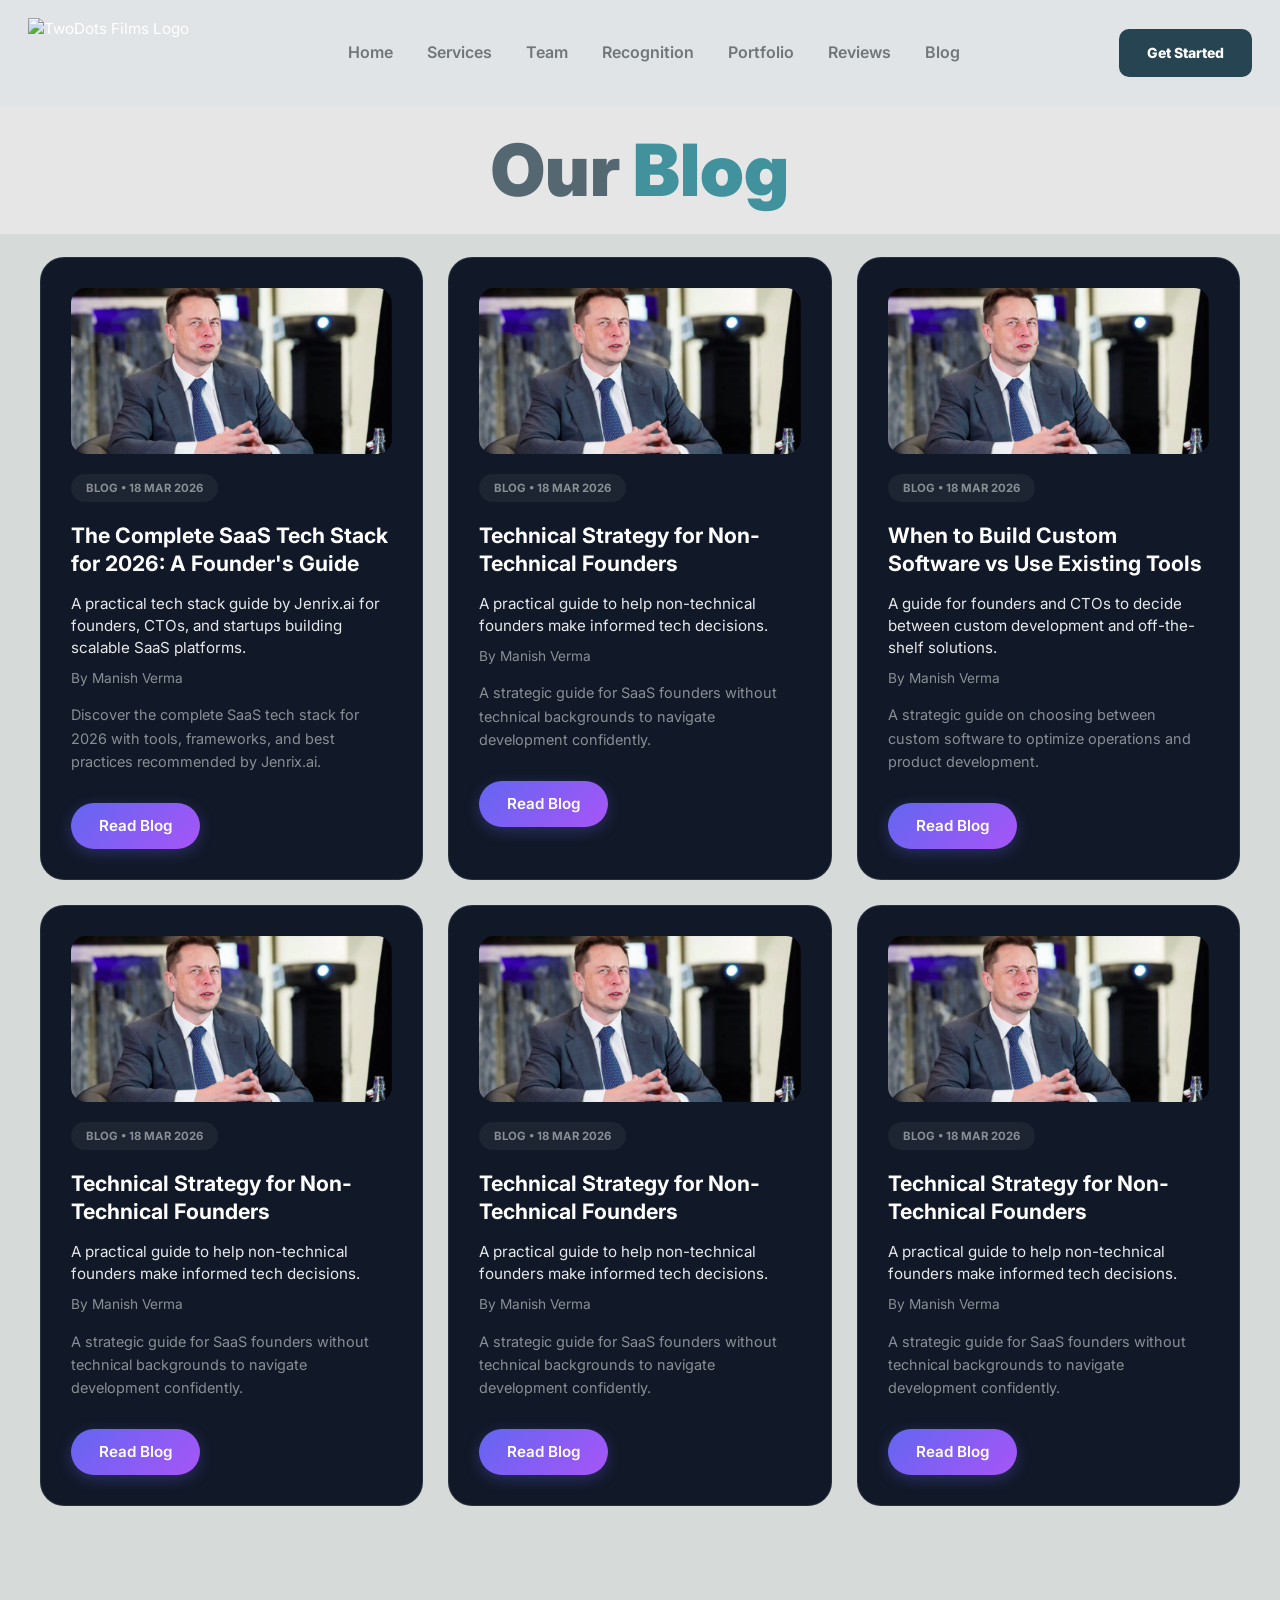
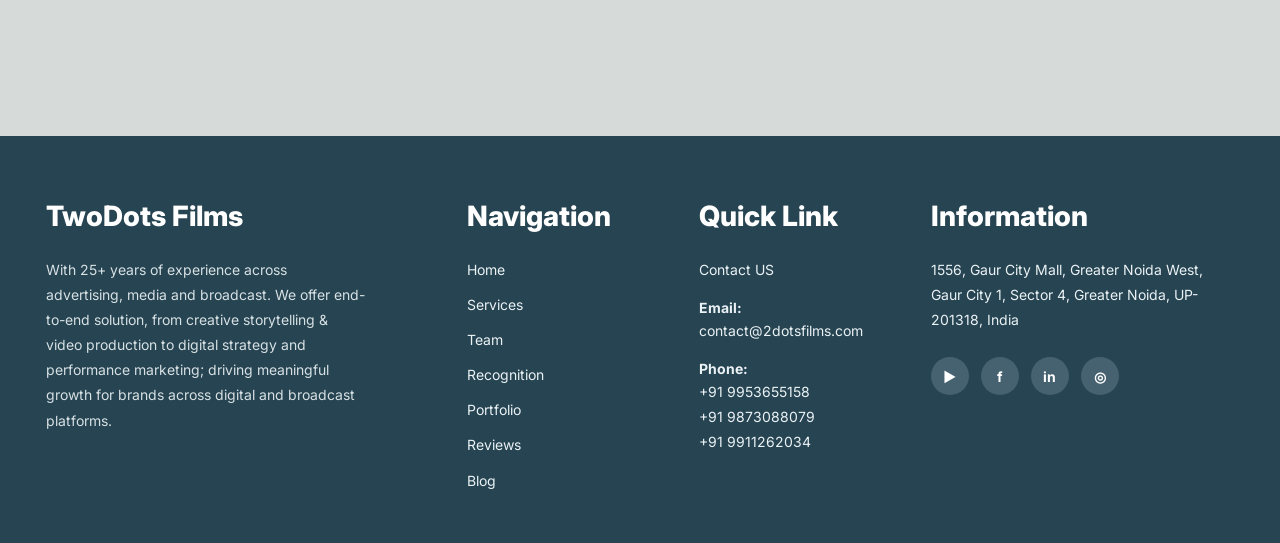
==== commit 354abceb: "update website" ====
--- a/blog.html
+++ b/blog.html
@@ -272,7 +272,7 @@
    
 
    
- <footer class="footer">
+  <footer class="footer">
   <div class="footer-grid">
     <div class="footer-col">
       <h4>TwoDots Films</h4>
@@ -288,10 +288,13 @@
       <ul class="footer-links">
         <li><a href="index.html">Home</a></li>
         <li><a href="services.html">Services</a></li>
-        <li><a href="team.html">The Team</a></li>
-        <li> <a href="Blog.html">Portfolio</a></li>
+        <li><a href="team.html">Team</a></li>
+        <li><a href="reco.html">Recognition</a></li>
+        <li> <a href="Portfolio.html">Portfolio</a></li>
+
         <li><a href="review.html">Reviews</a></li>
-        <li><a href="reco.html">Recognition</a></li>
+        
+         <li><a href="blog.html">Blog</a></li>
       </ul>
     </div>
 
@@ -329,7 +332,6 @@
     </div>
   </div>
 </footer>
-  
     
 
 
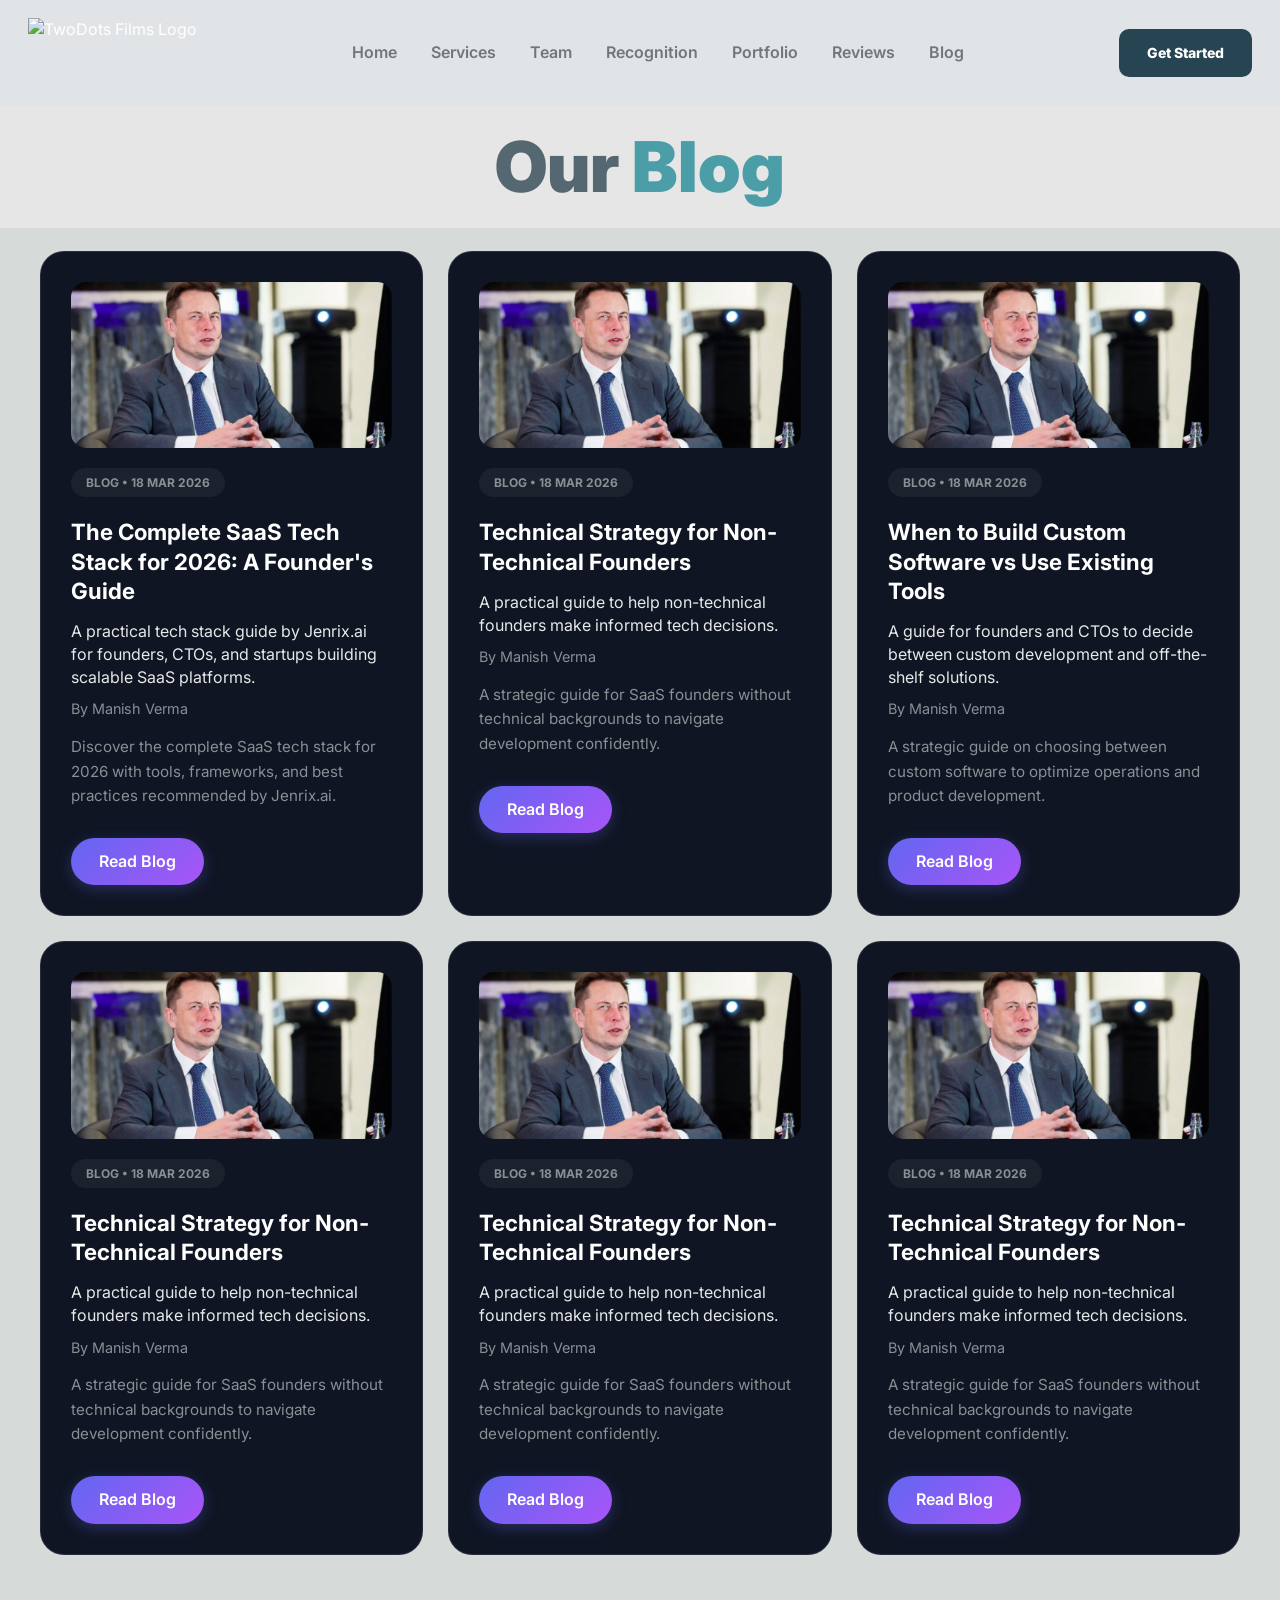
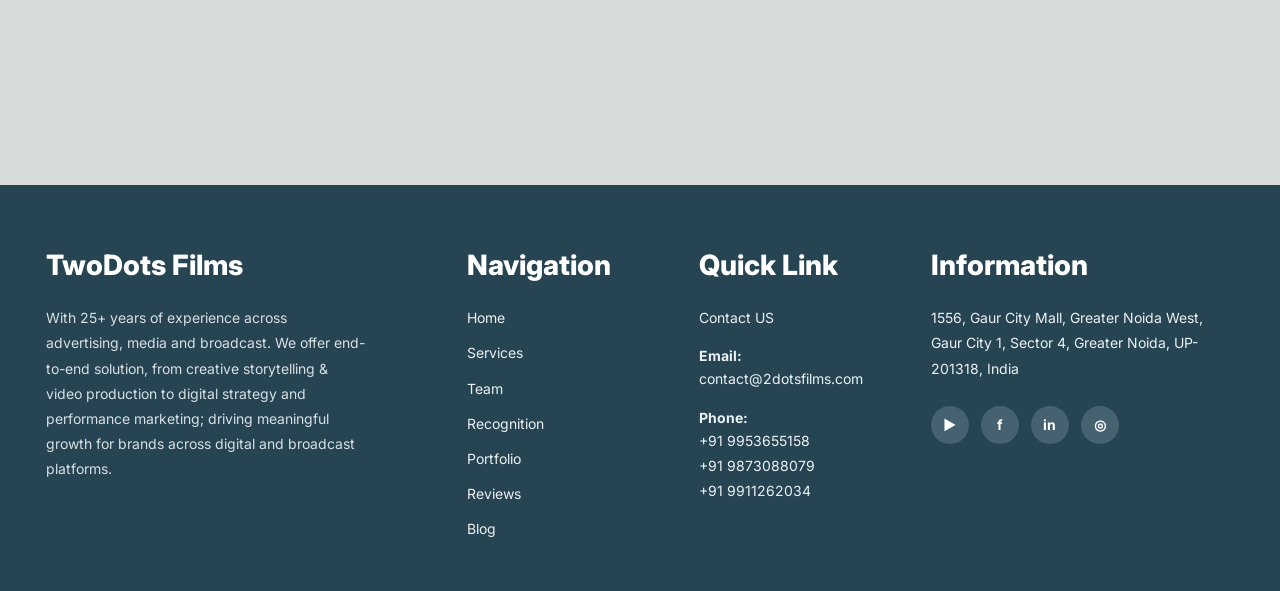
==== commit 2f0ac6a0: "Update blog.html" ====
--- a/blog.html
+++ b/blog.html
@@ -12,7 +12,7 @@
   <style>
     :root {
     --bg: #d6dbda; /* Dark Background for the page as per image */
-    --panel: #111827; /* Card background */
+    --panel: #0f1522; /* Card background */
     --white: #ffffff;
     --dark: #264451;
     --heading: #ffffff;
@@ -45,7 +45,7 @@
 }
 
 .blog-card {
-    background: var(--panel);
+    background: #0f1522;;
     border: 1px solid rgba(255, 255, 255, 0.1);
     border-radius: 24px;
     padding: 30px;
@@ -134,6 +134,7 @@
 @media (max-width: 768px) {
     .blog-container {
         grid-template-columns: 1fr;
+        margin:12px;
     }
     
     .blog-card {
@@ -345,4 +346,4 @@
 
 <script src="script.js"></script>
 </body>
-</html>+</html>
--- a/style.css
+++ b/style.css
@@ -14,7 +14,7 @@
 
     *{box-sizing:border-box;margin:0;padding:0}
     html{scroll-behavior:smooth;
-          font-size: 95%;
+          font-size: 100%;
         }
     body{
       font-family:'Inter',sans-serif;
@@ -165,258 +165,62 @@
     }
 }
 
-    
+
+
+ .hero-center {
+  /* padding: 50px 20px; */
+  display: block;
+  flex-direction: column;
+  align-items: center;
+  justify-content: center;
+  text-align: center;
+  background: #f4f4f4; /* Light background taaki video front mein dikhe */
+  /* min-height: 100vh; */
+  margin-bottom: 0 !important;
    
-
-    .hero{
-      position:relative;
-      min-height:640px;
-      overflow:hidden;
-      background:#161616;
-    }
-
-    .hero img.bg{
-      width:100%;
-      height:640px;
-      object-fit:cover;
-      opacity:.92;
-    }
-
-    .hero-overlay{
-      position:absolute;
-      inset:0;
-      background:linear-gradient(90deg,rgba(0,0,0,.48),rgba(0,0,0,.15) 45%,rgba(0,0,0,.45));
-    }
-
-    .hero-copy{
-      position:absolute;
-      left:24px;
-      bottom:28px;
-      color:#fff;
-      max-width:720px;
-      z-index:2;
-    }
-
-    .hero-copy h1{
-        margin-left:0.7rem;
-        margin-top:0.2rem;
-      font-size:68px;
-      line-height:.95;
-      font-weight:900;
-      /* margin-bottom:16px; */
-      color:rgb(198, 198, 198);
-
-    }
-
-    .hero-copy h1 .accent,
-    .title .accent,
-    .section-title .accent,
-    .newsletter-title .accent{
-      color:var(--accent);
-    }
-
-    .hero-copy p{
-      font-size:20px;
-      line-height:1.6;
-      max-width:1300px;
-      margin-top:1.6rem;
-      margin-left:-1rem;
-      width:1001px;
-    }
-
-    .hero-right{
-      position:absolute;
-      right:29px;
-      bottom:30px;
-    color:rgb(198, 198, 198);
-      font-size:70px;
-      font-weight:800;
-      margin-right:1rem;
-
-      /* z-index:2; */
-      /* text-align:right; */
-    }
-
-   /* corner mark */
- /* Pehle design ka container (Top-Left) */
-        .teal-box-1 {
-            position: absolute;
-            top:-1rem;
-            left:-1rem;
-            width: 100px;
-            height: 200px;
-        }
-
-        /* Dusre design ka container (Bottom-Right) */
-        .teal-box-2 {
-            position: absolute;
-            bottom: 20px;
-            right: 120px; /* Circle ki width adjust karne ke liye */
-            width: 100px;
-            height: 100px;
-            margin-right:-9rem;
-            margin-bottom:-2rem;
-        }
-
-        /* --- Common Styles for Shapes --- */
-
-        /* Sidha L-Shape */
-        .teal-box {
-            position: absolute;
-            width: 70px; 
-            height: 70px;
-            background-color: #2e838b;
-            /* clip-path: polygon(0% 0%, 100% 0%, 100% 25%, 40% 25%, 40% 100%, 0% 100%); */
-            clip-path: polygon(0% 0%, 100% 0%, 100% 30%, 30% 30%, 30% 100%, 0% 100%);
-        }
-
-        /* Sidha Circle */
-        .bottom-circle {
-            position: absolute;
-            width: 25px;
-            height: 25px;
-            background-color: #4E5D61;
-            border-radius: 50%;
-            top: 75px; /* L-shape ke thik niche */
-            left:-1px;
-        }
-
-        /* Ulta L-Shape */
-        .teal-box-u {
-            position: absolute;
-            width:70px;
-            height: 70px;
-            background-color: #4E5D61;
-            transform: rotate(180deg);
-             clip-path: polygon(0% 0%, 100% 0%, 100% 30%, 30% 30%, 30% 100%, 0% 100%);
-        }
-
-        /* Ulta Circle (Jo ab upar dikhega) */
-        .bottom-circle-u {
-            position: absolute;
-            right:30px; /* Inverted L ke corner se match karne ke liye */
-            width: 25px;
-            height: 25px;
-           
-             background-color: #2e838b;
-            border-radius: 50%;
-            top: -30px; /* L-shape ke upar positioning */
-        }
-
-
-
-
-        /* 2 section design */
- 
-        
-
-        /* Pehle design ka container (Top-Left) */
-        .teal-box-12 {
-            position: absolute;
-            top:19px;
-            left:250px;
-            width: 100px;
-            height: 200px;
-        }
-
-        /* Dusre design ka container (Bottom-Right) */
-        .teal-box-22 {
-            position: absolute;
-            bottom:15px;
-            right:90px; /* Circle ki width adjust karne ke liye */
-            width: 100px;
-            height: 100px;
-        }
-
-        /* --- Common Styles for Shapes --- */
-
-        /* Sidha L-Shape */
-       .teal-box2 {
-    position: absolute;
-    /* Height aur Width ko image ke hisaab se 100px rakha hai */
-    width: 100px; 
-    height: 100px;
-    background-color: #2e838b;
-    /* Is clip-path se L-shape ki dono sides barabar moti (30%) dikhengi */
-    clip-path: polygon(0% 0%, 100% 0%, 100% 30%, 30% 30%, 30% 100%, 0% 100%);
-    top:-11px; 
-    left:-4px; 
-}
-
- 
- 
-    
-
-
-
-
-/* logo design for  */
-  /* Pehle design ka container (Top-Left) */
-        .teal-box-123 {
-            position: absolute;
-            top: 20px;
-            left: 20px;
-            width: 100px;
-            height: 200px;
-        }
-
-        /* Dusre design ka container (Bottom-Right) */
-        .teal-box-223 {
-            position: absolute;
-            /* bottom: 20px; */
-            left:119px; /* Circle ki width adjust karne ke liye */
-            width: 100px;
-            height: 100px;
-            top:40px;
-        }
-
-        /* --- Common Styles for Shapes --- */
-
-        /* Sidha L-Shape */
-        .teal-box23 {
-            position: absolute;
-            width:20px;
-            height:20px;
-            background-color: #44767b;
-            clip-path: polygon(0% 0%, 100% 0%, 100% 25%, 20% 25%, 20% 100%, 0% 100%);
-        }
-
-        /* Sidha Circle3 */
-        .bottom-circle23 {
-            position: absolute;
-            width:8px;
-            height:8px;
-            background-color: #4E5D61;
-            border-radius: 50%;
-            top:22px; /* L-shape ke thik niche */
-            margin-left:-2px;
-        }
-
-        /* Ulta L-Shape */
-        .teal-box-u23 {
-            position: absolute;
-            width:20px;
-            height:20px;
-            background-color: #44767b;
-            transform: rotate(180deg);
-            clip-path: polygon(0% 0%, 100% 0%, 100% 25%, 20% 25%, 20% 100%, 0% 100%);
-        }
-
-        /* Ulta Circle (Jo ab upar dikhega) */
-        .bottom-circle-u23 {
-            position: absolute;
-            left:13px; /* Inverted L ke corner se match karne ke liye */
-            width:8px;
-            height:8px;
-            background-color: #4E5D61;
-            border-radius: 50%;
-            top: -10px; /* L-shape ke upar positioning */
-        }
-
-
-
-
-
+}
+
+/* Video Container: Ye YouTube jaisa behaviour dega */
+.video-container {
+  width: 100%;
+  max-width: 1500px; /* Laptop par ek limit rahegi */
+  /* aspect-ratio: 16 / 9;   */
+  height: auto !important; 
+  /* box-shadow: 0 10px 30px rgba(0,0,0,0.2); */
+  /* border-radius: 12px; */
+  overflow: hidden;
+  /* margin-bottom: 30px; */
+  
+   
+}
+
+.main-video {
+  width: 100%;
+  /* height: 100%; */
+  display: block;
+  object-fit: cover; /* Video crop nahi hogi */
+  background: #000; /* Sidebar black rahenge agar video ratio alag hai */
+  margin-bottom: 0 !important;
+  padding: 0 !important;
+   
+}
+
+ 
+ 
+
+/* Responsive adjustments for Mobile */
+@media (max-width: 768px) {
+     .hero-copy-center h1 {
+    font-size: 1.8rem;
+  }
+
+     .video-container {
+    max-width: 100%; /* Mobile par full width */
+    border-radius: 0; /* Mobile par cleaner look */
+  }
+  
+   
+}
 
 
 
@@ -430,11 +234,16 @@
       padding:38px 20px 50px;
       text-align:center;
       background:#dfdfdf;
-    }
-
+      margin-top: 0 !important;
+    }
+     
+    .accent{
+        color:#4B9EA8;
+
+    }
     .headline-block h2{
       color:#4B9EA8;
-      font-size:74px;
+      font-size:70px;
       font-weight:900;
       line-height:1.15;
       text-transform:uppercase;
@@ -443,7 +252,7 @@
     }
     .service-btn1 h2 {
     color: #4B9EA8;
-    font-size: 74px;
+    font-size: 70spx;
     font-weight: 900;
     line-height: 1.15;
     text-transform: uppercase;
@@ -504,11 +313,12 @@
     }
 
     .section-title{
-      font-size:72px;
+      font-size:70px;
       font-weight:900;
       color:var(--heading);
-      line-height:1.05;
-    }
+      line-height:1;
+    }
+   
 
 /* Mobile screens ke liye adjustments */
 @media only screen and (max-width: 767px) {
@@ -596,12 +406,12 @@
 }
 
 .corner-icon img {
-    width: 45px; /* Default for mobile */
+    width: 40px; /* Default for mobile */
     height: auto;
 }
 
 .top-left {
-    top: -12px;
+    top: -10px;
     left: -12px;
 }
 
@@ -646,7 +456,7 @@
     }
     .corner-icon img { width: 75px; }
     .top-left { top: -25px; left: -25px; }
-    .bottom-right { bottom: -25px; right: -25px; }
+    .bottom-right { bottom: -35px; right: -25px; }
 }
 
 /* 3. Large Desktops & 4K (1440px to 2560px) */
@@ -663,7 +473,7 @@
 /* Extra Large Screens (2560px+) */
 @media (min-width: 2560px) {
     .logo-container { max-width: 1800px; }
-    .corner-icon img { width: 120px; }
+    .corner-icon img { width: 100px; }
 }
  
 
@@ -709,7 +519,7 @@
 
         /* Container for 3 cards view */
         .testimonial-grid-container {
-            width: 90%;
+            width: 95%;
             max-width: 1200px;
             overflow: hidden;
             margin: 0 auto;
@@ -733,11 +543,12 @@
 
         /* Profile Image */
         .profile-img {
-            width: 180px;
+            width: 190px;
             height: auto;
             z-index: 5;
-            margin-bottom: 15px; /* Box image ke upar overlap */
+            margin-bottom: 13px; /* Box image ke upar overlap */
             position: relative;
+             object-fit: contain;
         }
 
         /* Box Image (No Text) */
@@ -750,7 +561,8 @@
         /* Arrows Styling */
         .slider-controls {
             position: absolute;
-            top: 40%;
+            top: 40% !important;
+             /* align-items: center;  */
             width: 100%;
             display: flex;
             justify-content: space-between;
@@ -1073,6 +885,7 @@
       text-align:center;
 
     }
+      
     .review-box{background:#000;color:#fff;padding:26px 24px;margin-top:26px}
     .review-top-btn{background:#f4f4f4;color:#444;border:none;padding:12px 18px;border-radius:6px;font-size:14px;margin-bottom:22px}
     .review-summary{padding:10px 0 20px;border-top:1px solid #393939;border-bottom:1px solid #393939;color:#fff}
@@ -1087,13 +900,13 @@
     .success-wrap{padding:24px 78px 62px}
     .success-intro{
        font-family: 'Segoe UI', Roboto, Helvetica, Arial, sans-serif; /* Clean Sans-serif font */
-    font-size: 32px; /* Screenshot ke hisaab se perfect size */
+    font-size: 18px !important; /* Screenshot ke hisaab se perfect size */
     font-weight: 600; /* Semi-bold look */
-    color: #001d2a; /* Deep dark blue/charcoal color jo image mein hai */
+    /* Deep dark blue/charcoal color jo image mein hai */
     text-align: center; /* Center alignment */
-    padding: 20px;
+    padding: 10px;
      
-    
+    color:var(--heading) !important;
     /* Letter spacing ko thoda kam kiya hai compact look ke liye */
     letter-spacing: -0.2px; 
     /* line-height: 1; */
@@ -1185,6 +998,15 @@
         
        
         font-size: 18px !important;
+        width:10%;
+    }
+    .success-intro{
+        font-size: 18px !important;
+        padding: 10px !important;
+        line-height: 1.4 !important;
+        width: 100% !important;
+
+
     }
 
     .review-body, .review-reply {
@@ -1192,4 +1014,11 @@
         padding: 10px;
         font-size: 16px !important;
     }
-}+}
+@media (max-width: 600px) {
+    .subline {
+        font-size: 18px;     /* Mobile par font thoda chhota */
+        padding: 6px 12px;   /* Behtar spacing */
+        letter-spacing: 0.5px;
+    }
+}
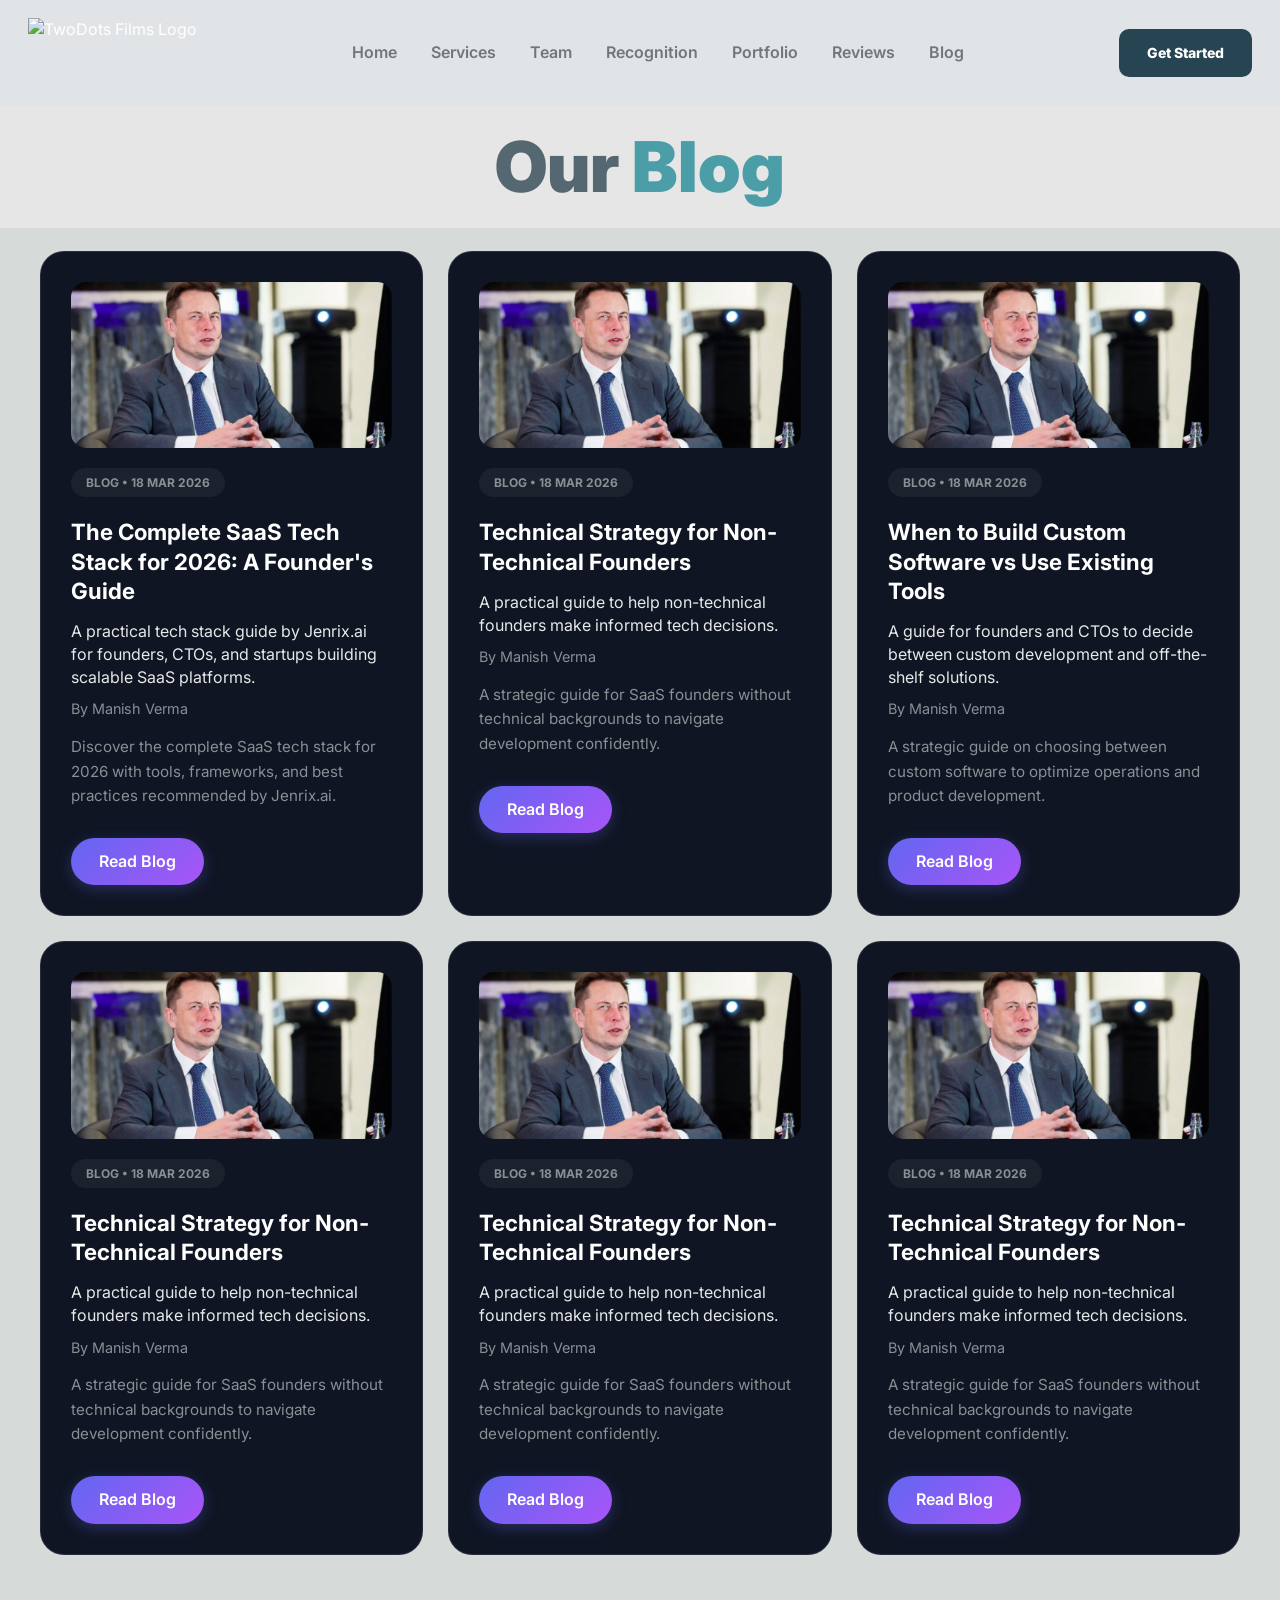
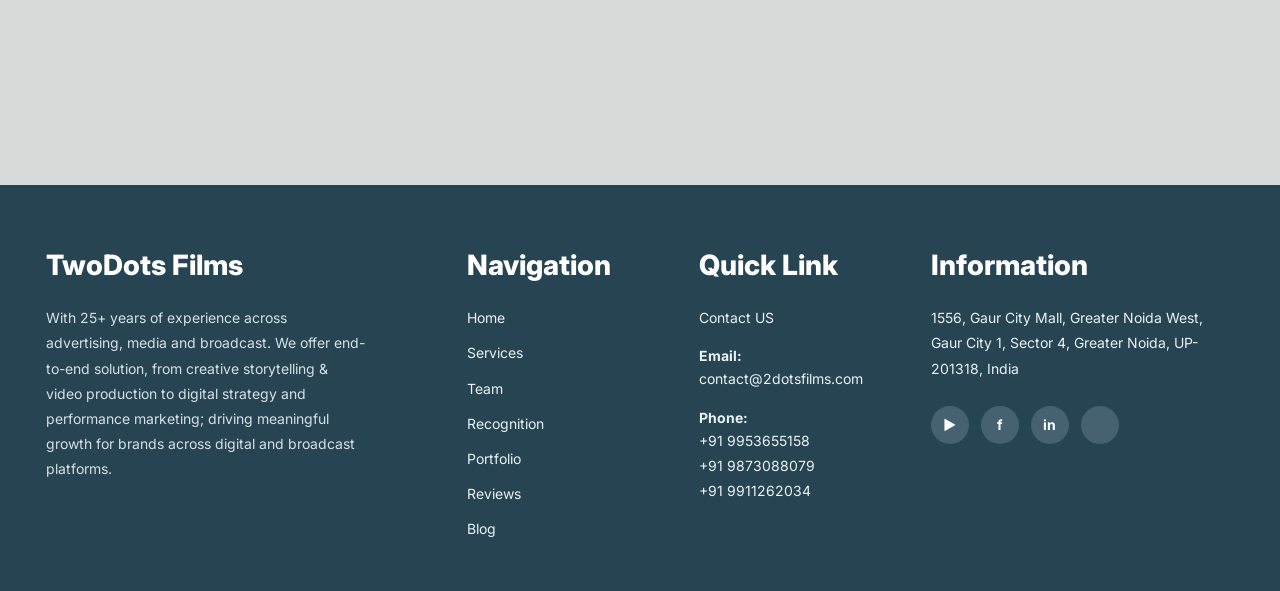
==== commit 2b0fcfa8: "Update blog.html" ====
--- a/blog.html
+++ b/blog.html
@@ -325,10 +325,10 @@
       
 
       <div class="socials">
-        <a href="https://www.youtube.com/@studio17filmz-Twodotsfilms" class="social-icon">▶</a>
-        <a href="https://www.facebook.com/2DotsFilms" class="social-icon">f</a>
-        <a href="https://www.linkedin.com/company/twodots-films/posts/?feedView=all" class="social-icon">in</a>
-        <a href="" class="social-icon">◎</a>
+          <a href="https://www.youtube.com/@studio17filmz-Twodotsfilms" class="social-icon" target="_blank" rel="noopener noreferrer">▶</a>
+          <a href="https://www.facebook.com/2DotsFilms" class="social-icon" target="_blank" rel="noopener noreferrer">f</a>
+          <a href="https://www.linkedin.com/company/twodots-films/posts/?feedView=all" class="social-icon" target="_blank"  rel="noopener noreferrer">in</a>
+          <a href="https://maps.app.goo.gl/ZZhqKaULGk5pNEQDA" target="_blank" class="social-icon" rel="noopener noreferrer"><i class="bi bi-geo-alt-fill"></i></a>
       </div>
     </div>
   </div>
